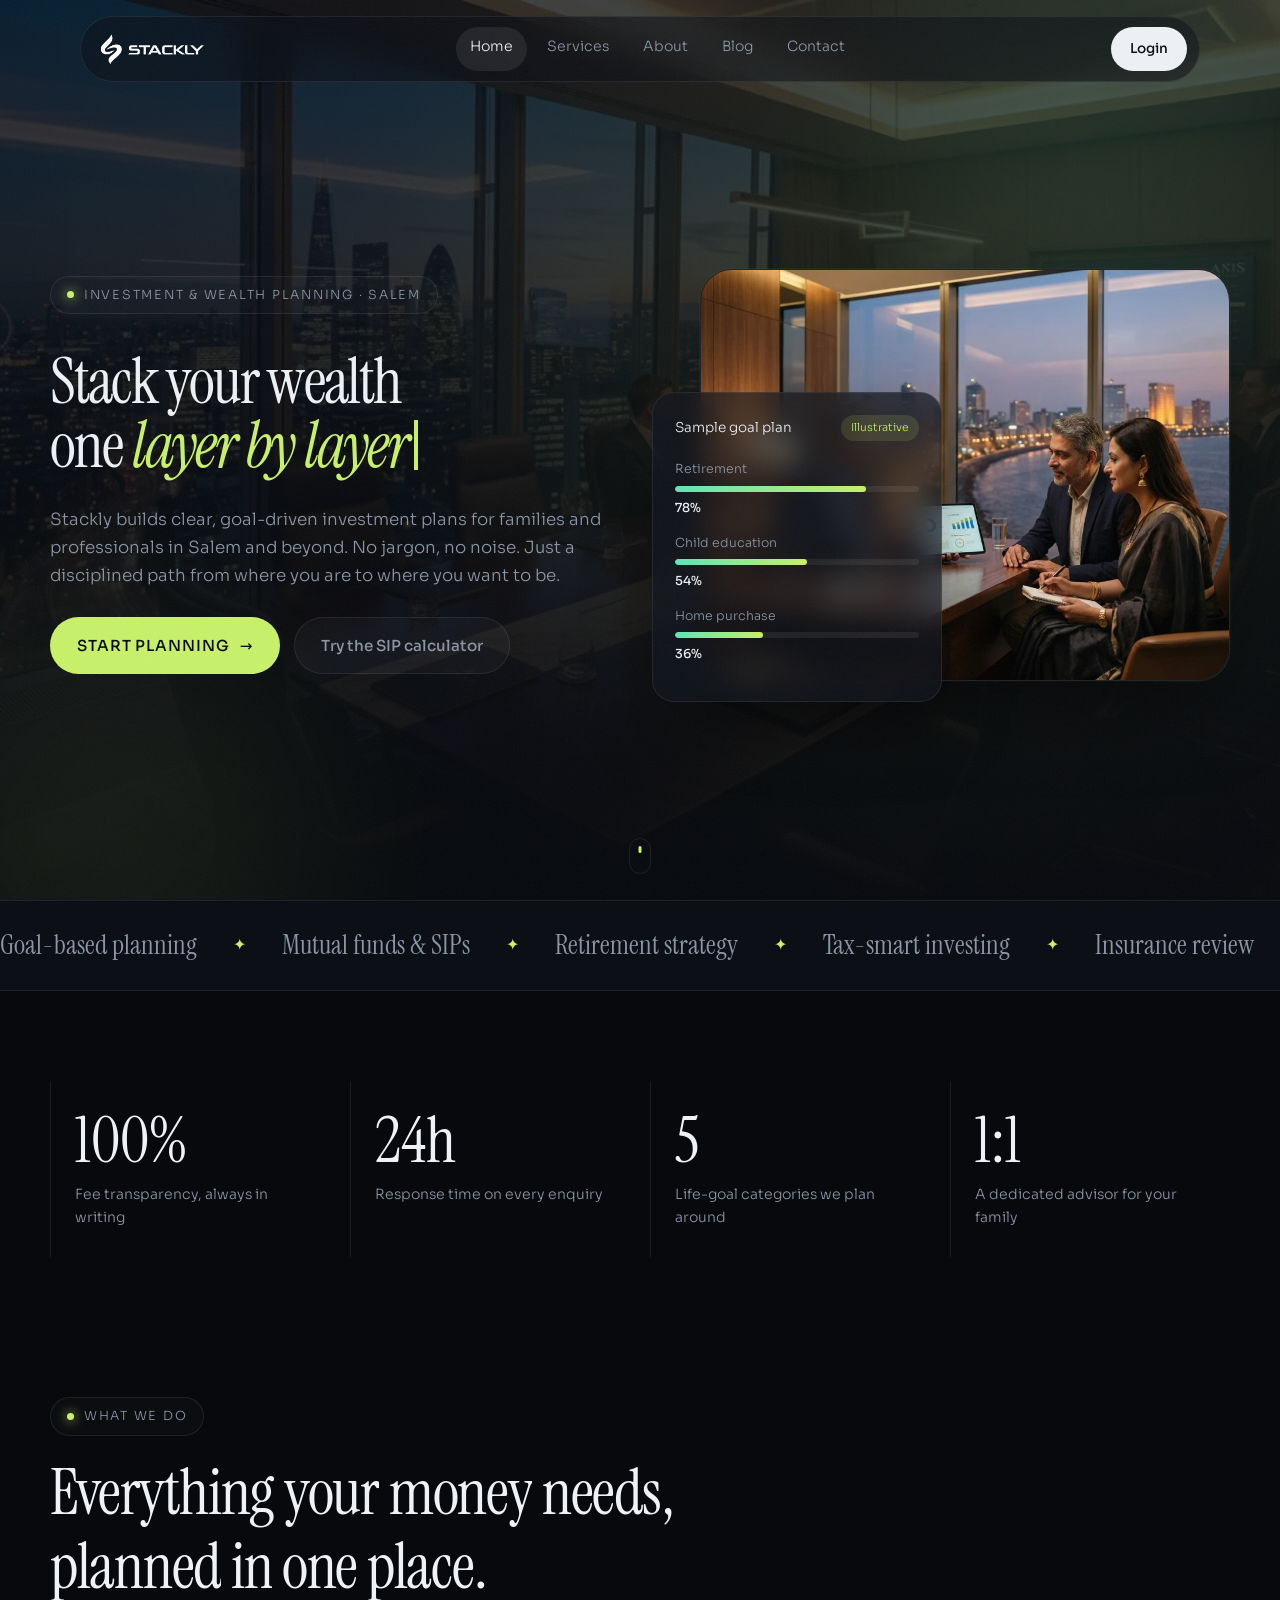
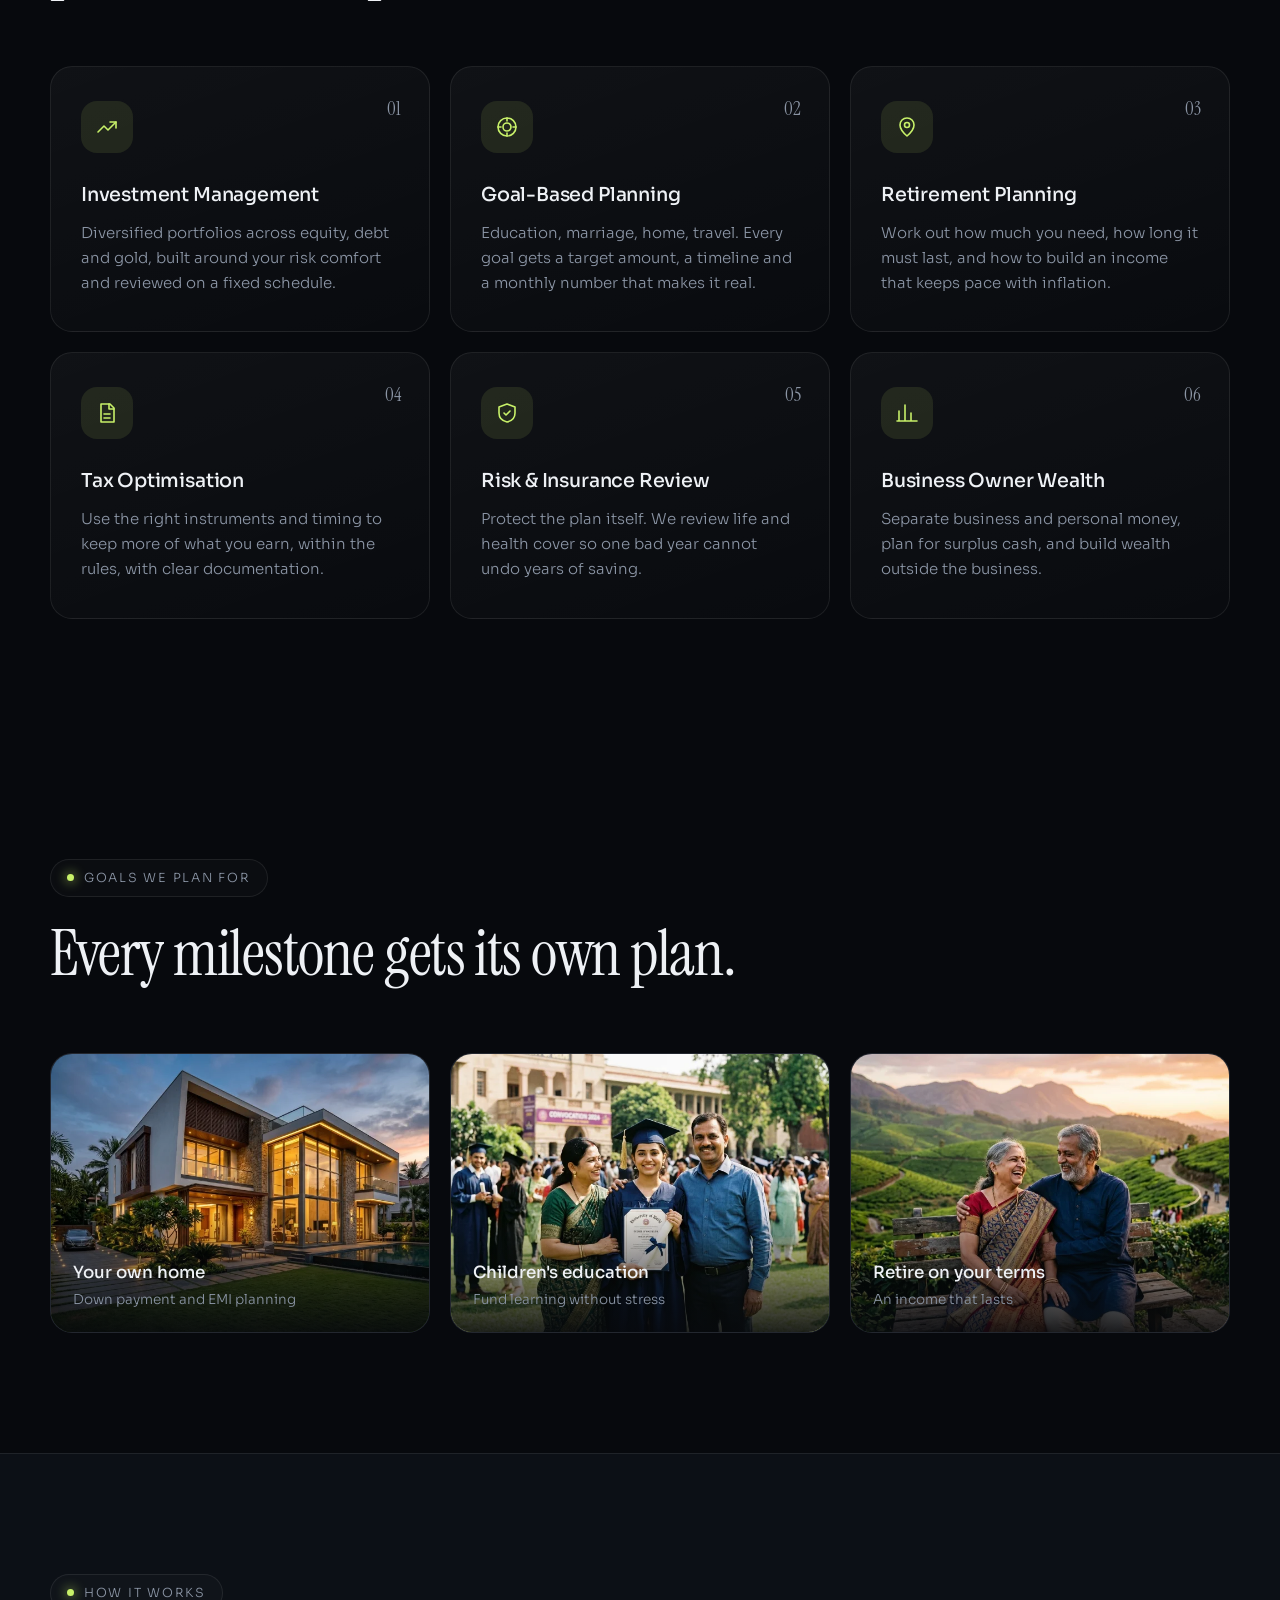
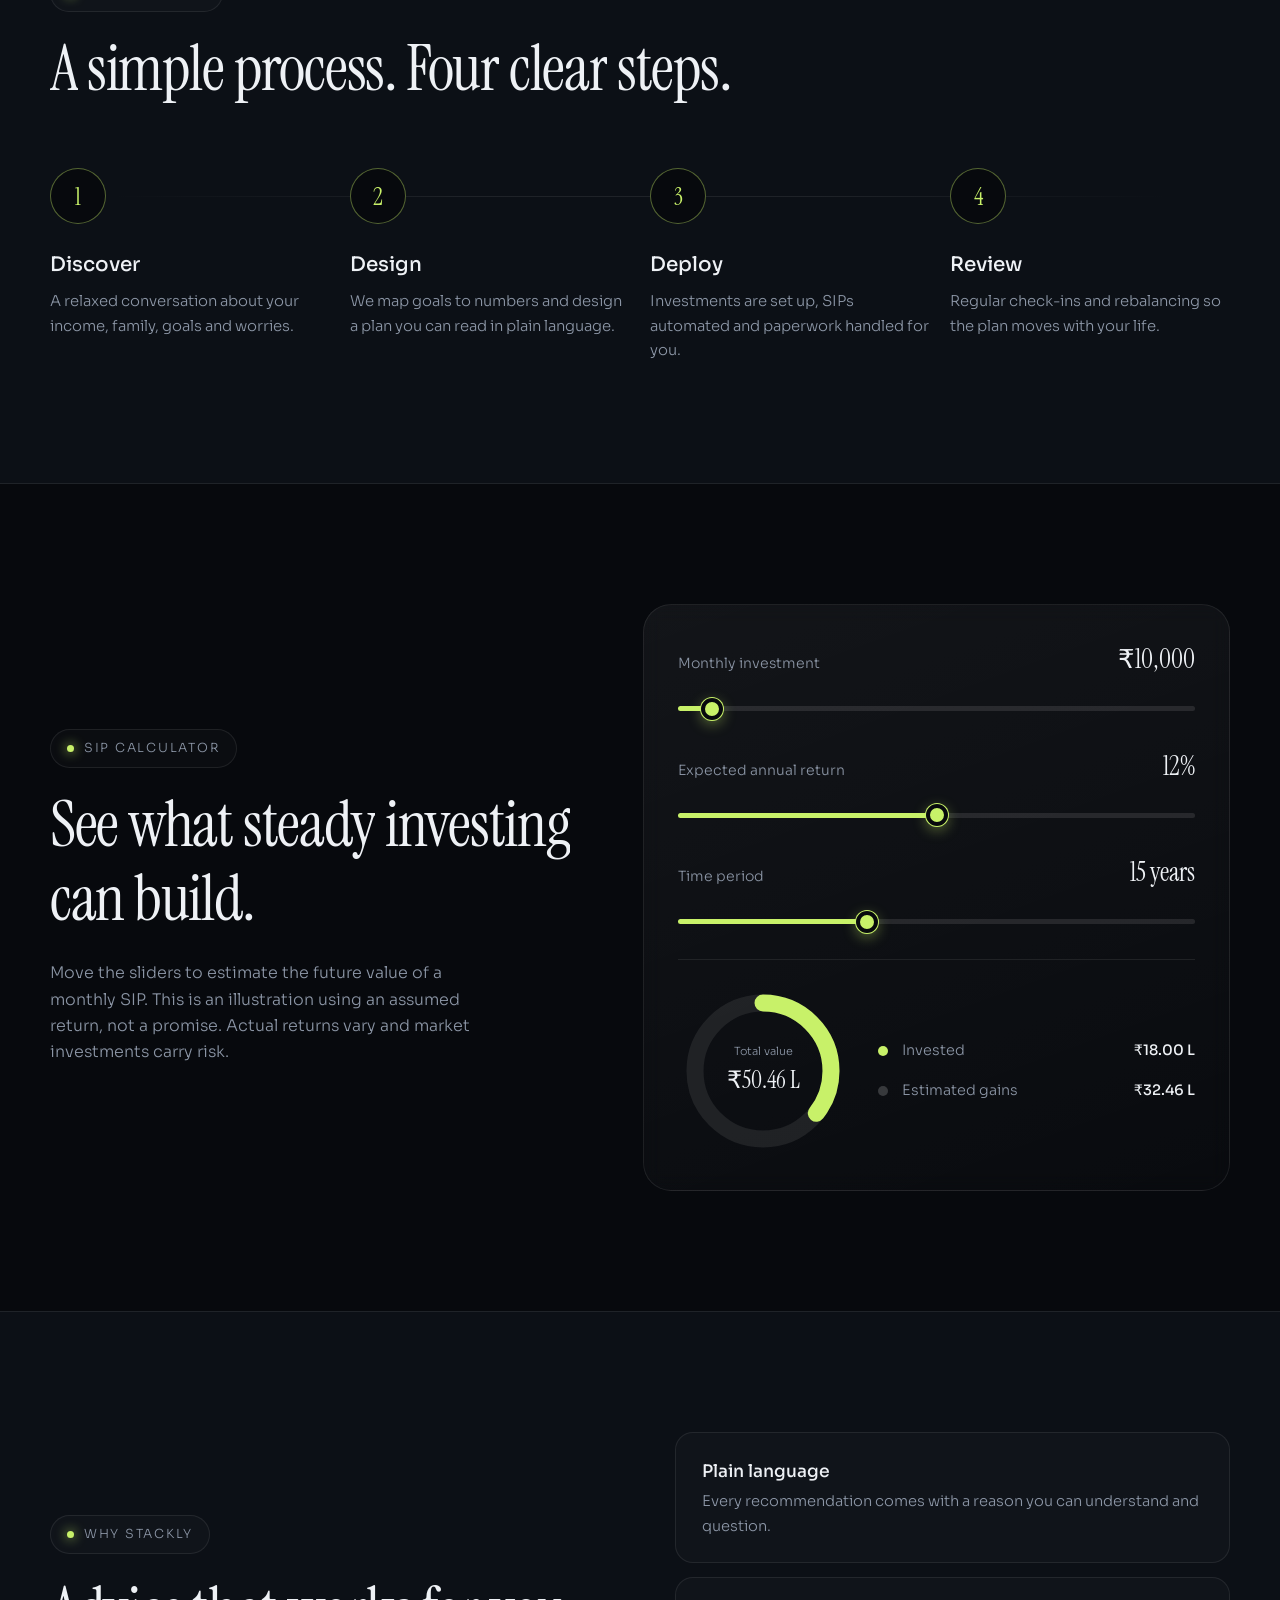
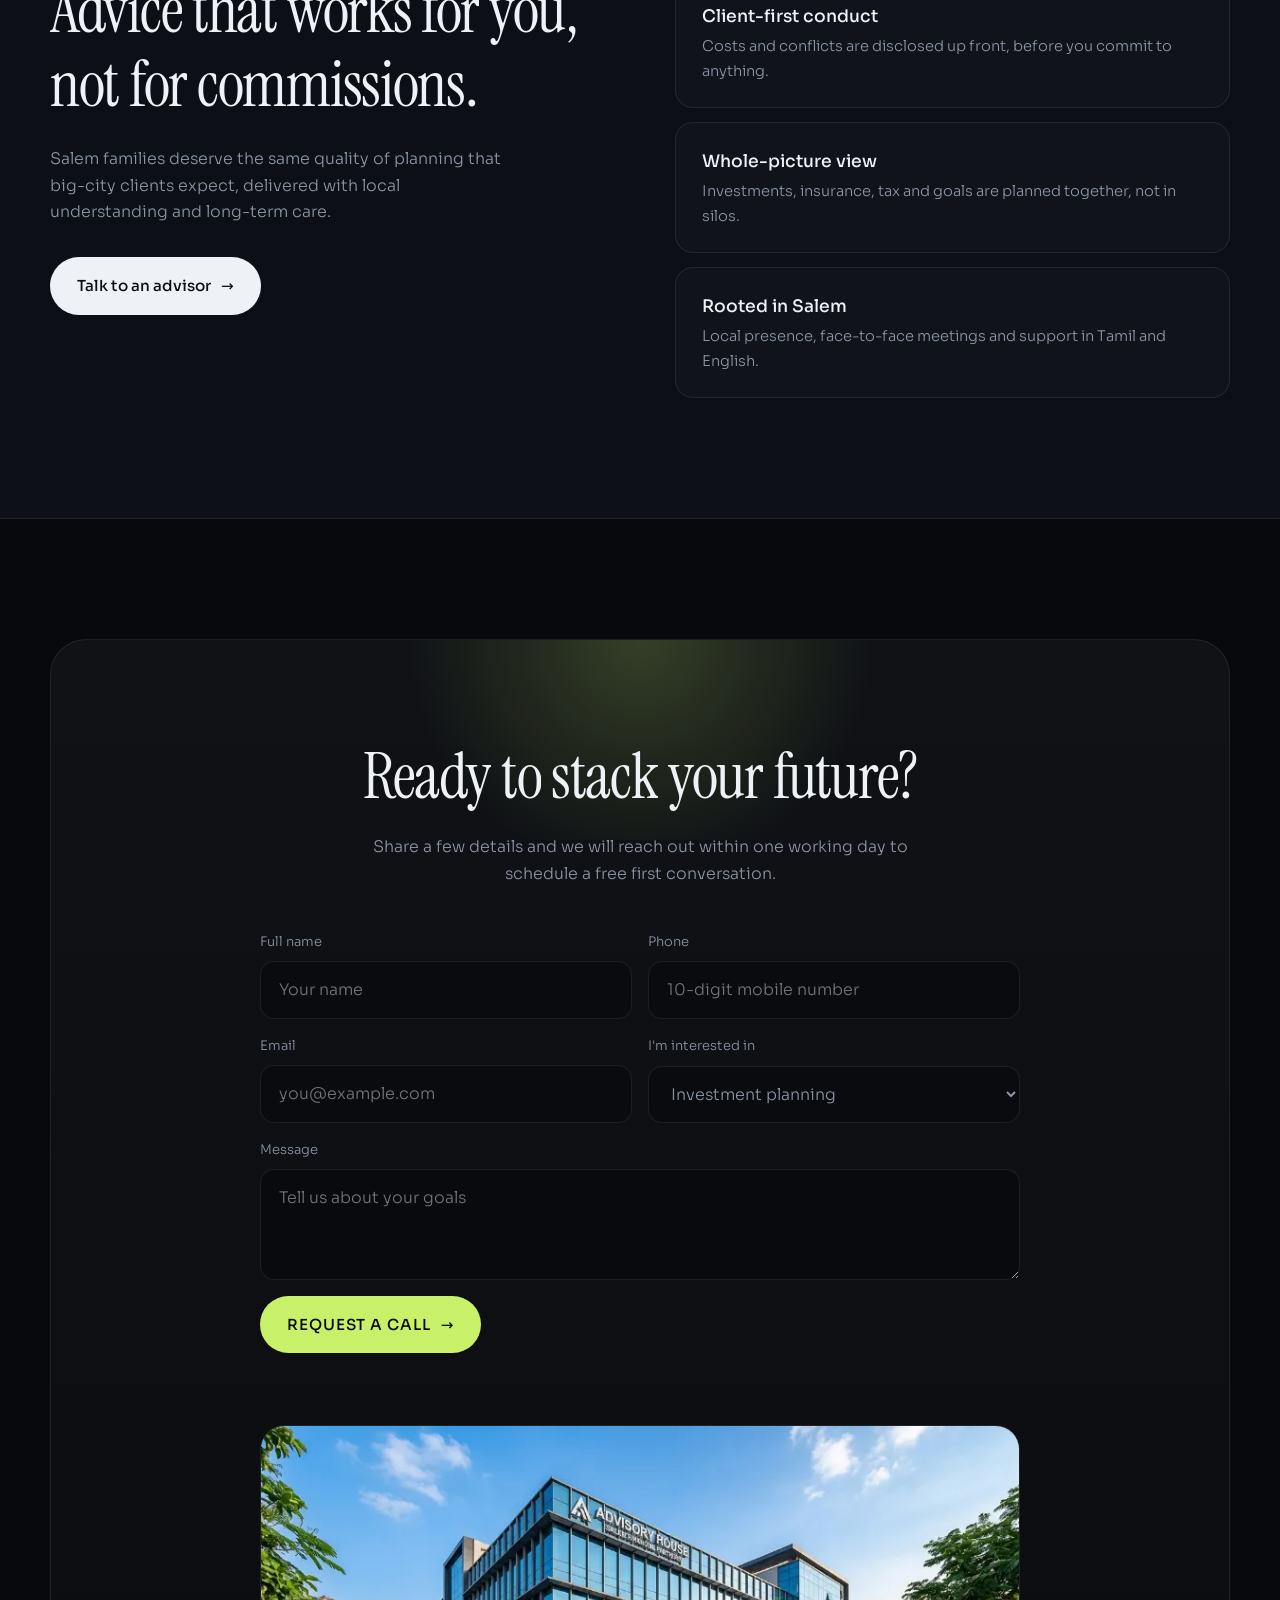
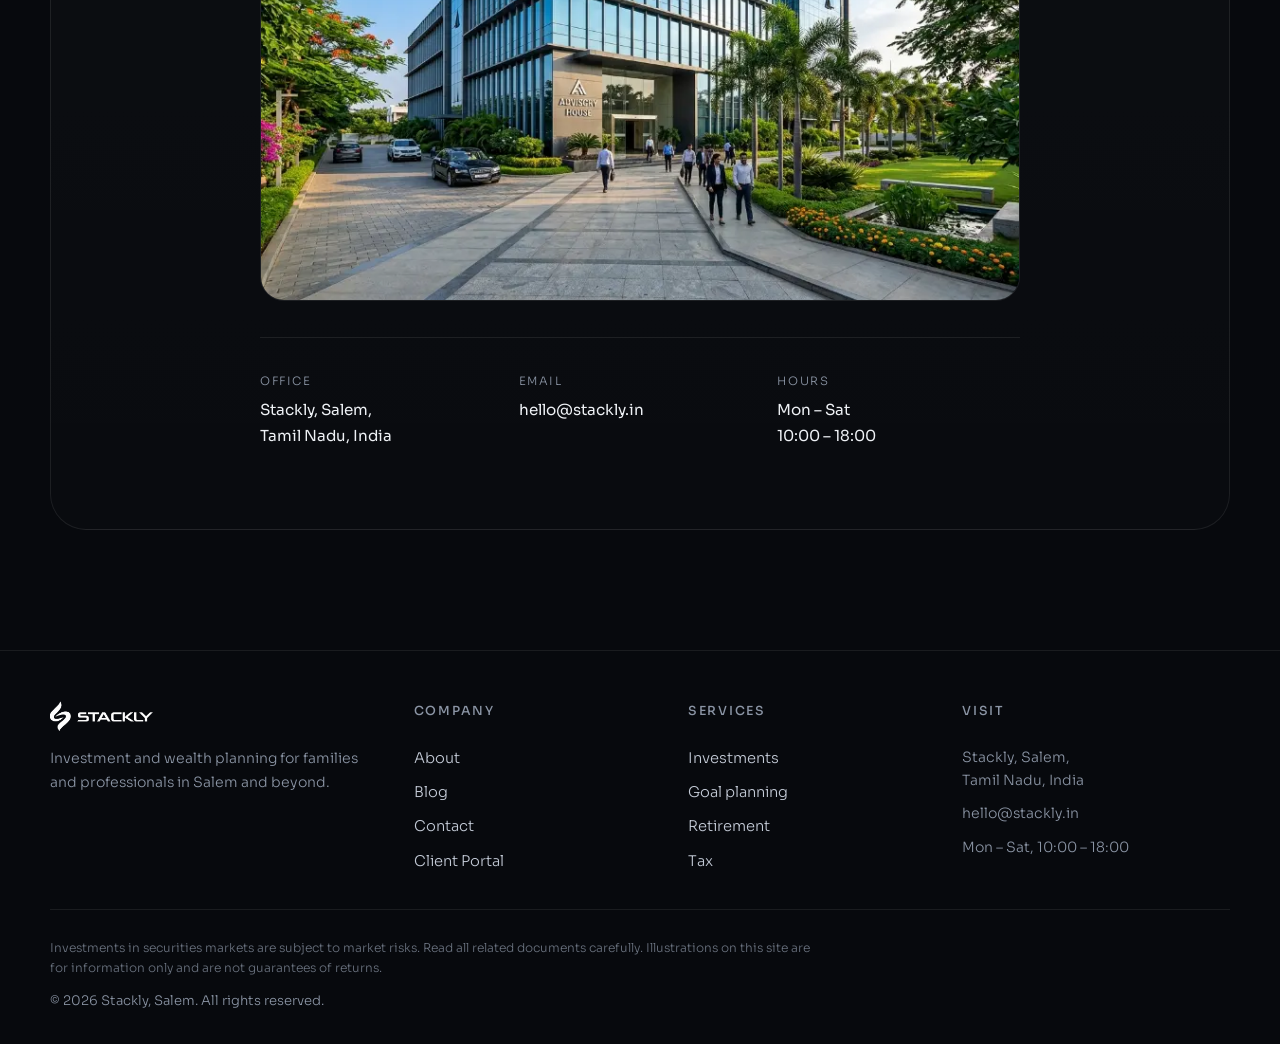
==== index.html @ 5af6abc9 "Add files via upload" ====
<!DOCTYPE html>
<html lang="en">
<head>
<meta charset="UTF-8" />
<meta name="viewport" content="width=device-width, initial-scale=1.0, viewport-fit=cover" />
<title>Stackly | Investment & Wealth Planning, Salem</title>
<meta name="description" content="Stackly is a Salem-based investment and wealth planning firm. Goal-based planning, portfolio management, retirement and tax strategy." />
<link rel="preconnect" href="https://fonts.googleapis.com" />
<link rel="preconnect" href="https://fonts.gstatic.com" crossorigin />
<link href="https://fonts.googleapis.com/css2?family=Instrument+Serif:ital@0;1&family=Sora:wght@300;400;500;600;700&display=swap" rel="stylesheet" />
<link rel="stylesheet" href="styles.css" />
</head>
<body>

<div class="glow" aria-hidden="true"></div>
<div class="grain" aria-hidden="true"></div>

<!-- NAV -->
<header class="nav" id="nav">
  <a href="index.html" class="logo" aria-label="Stackly home">
    <img src="assets/stackly-logo.webp" alt="Stackly" class="logo-img" />
  </a>
  <nav class="nav-links" id="navLinks">
    <a href="index.html" class="active" aria-current="page">Home</a>
    <a href="services.html">Services</a>
    <a href="about.html">About</a>
    <a href="blog.html">Blog</a>
    <a href="contact.html">Contact</a>
  </nav>
  <a href="login.html" class="btn btn-sm btn-light nav-cta">Login</a>
  <button class="burger" id="burger" aria-label="Menu"><span></span><span></span></button>
</header>

<main>
<!-- HERO -->
<section class="hero" id="home">
  <div class="orb orb-a"></div>
  <div class="orb orb-b"></div>

  <div class="container hero-inner">
   <div class="hero-copy">
    <p class="eyebrow reveal"><span class="dot"></span> Investment &amp; Wealth Planning · Salem</p>

    <h1 class="hero-title" aria-label="Stack your wealth, one smart layer at a time">
      <span class="line" data-split="chars">Stack your wealth</span>
      <span class="line"><span data-split="chars">one&nbsp;</span><em class="rotator" id="rotator" aria-live="polite"></em><span class="caret"></span></span>
    </h1>

    <p class="hero-sub reveal" data-delay="500">
      Stackly builds clear, goal-driven investment plans for families and professionals in Salem and beyond. No jargon, no noise. Just a disciplined path from where you are to where you want to be.
    </p>

    <div class="hero-actions reveal" data-delay="650">
      <a href="contact.html" class="btn btn-primary">Start planning <span class="arrow">→</span></a>
      <a href="#calculator" class="btn btn-ghost">Try the SIP calculator</a>
    </div>
   </div>

   <div class="hero-media reveal" data-delay="300">
    <img src="assets/hero-visual.webp" width="640" height="700" alt="Illustration of investment blocks stacking upward with a rising trend line" fetchpriority="high" decoding="async" />
    <div class="hero-card reveal" data-delay="800">
      <div class="hc-head">
        <span>Sample goal plan</span>
        <span class="pill">Illustrative</span>
      </div>
      <div class="bars">
        <div class="bar"><label>Retirement</label><div class="track"><i style="--w:78%"></i></div><b>78%</b></div>
        <div class="bar"><label>Child education</label><div class="track"><i style="--w:54%"></i></div><b>54%</b></div>
        <div class="bar"><label>Home purchase</label><div class="track"><i style="--w:36%"></i></div><b>36%</b></div>
      </div>
    </div>
   </div>
  </div>

  <div class="scroll-hint" aria-hidden="true"><span></span></div>
</section>

<!-- MARQUEE -->
<section class="marquee" aria-hidden="true">
  <div class="marquee-track">
    <span>Goal-based planning</span><span>✦</span>
    <span>Mutual funds &amp; SIPs</span><span>✦</span>
    <span>Retirement strategy</span><span>✦</span>
    <span>Tax-smart investing</span><span>✦</span>
    <span>Insurance review</span><span>✦</span>
    <span>Portfolio rebalancing</span><span>✦</span>
    <span>Goal-based planning</span><span>✦</span>
    <span>Mutual funds &amp; SIPs</span><span>✦</span>
    <span>Retirement strategy</span><span>✦</span>
    <span>Tax-smart investing</span><span>✦</span>
    <span>Insurance review</span><span>✦</span>
    <span>Portfolio rebalancing</span><span>✦</span>
  </div>
</section>

<!-- COMMITMENTS -->
<section class="stats">
  <div class="container stats-grid">
    <div class="stat reveal"><b><span class="count" data-to="100">0</span>%</b><p>Fee transparency, always in writing</p></div>
    <div class="stat reveal" data-delay="100"><b><span class="count" data-to="24">0</span>h</b><p>Response time on every enquiry</p></div>
    <div class="stat reveal" data-delay="200"><b><span class="count" data-to="5">0</span></b><p>Life-goal categories we plan around</p></div>
    <div class="stat reveal" data-delay="300"><b><span class="count" data-to="1">0</span>:1</b><p>A dedicated advisor for your family</p></div>
  </div>
</section>

<!-- SERVICES -->
<section class="section" id="services">
  <div class="container">
    <div class="section-head">
      <p class="eyebrow reveal"><span class="dot"></span> What we do</p>
      <h2 class="h2" data-split="words">Everything your money needs, planned in one place.</h2>
    </div>

    <div class="cards">
      <article class="card tilt reveal">
        <span class="num">01</span>
        <div class="icon"><svg viewBox="0 0 24 24"><path d="M3 17l6-6 4 4 8-8"/><path d="M15 7h6v6"/></svg></div>
        <h3>Investment Management</h3>
        <p>Diversified portfolios across equity, debt and gold, built around your risk comfort and reviewed on a fixed schedule.</p>
      </article>
      <article class="card tilt reveal" data-delay="100">
        <span class="num">02</span>
        <div class="icon"><svg viewBox="0 0 24 24"><circle cx="12" cy="12" r="9"/><circle cx="12" cy="12" r="4"/><path d="M12 3v3M12 18v3M3 12h3M18 12h3"/></svg></div>
        <h3>Goal-Based Planning</h3>
        <p>Education, marriage, home, travel. Every goal gets a target amount, a timeline and a monthly number that makes it real.</p>
      </article>
      <article class="card tilt reveal" data-delay="200">
        <span class="num">03</span>
        <div class="icon"><svg viewBox="0 0 24 24"><path d="M12 3c4 0 7 3 7 7 0 5-7 11-7 11S5 15 5 10c0-4 3-7 7-7z"/><circle cx="12" cy="10" r="2.5"/></svg></div>
        <h3>Retirement Planning</h3>
        <p>Work out how much you need, how long it must last, and how to build an income that keeps pace with inflation.</p>
      </article>
      <article class="card tilt reveal">
        <span class="num">04</span>
        <div class="icon"><svg viewBox="0 0 24 24"><path d="M6 3h9l4 4v14H6z"/><path d="M14 3v5h5M9 13h6M9 17h6"/></svg></div>
        <h3>Tax Optimisation</h3>
        <p>Use the right instruments and timing to keep more of what you earn, within the rules, with clear documentation.</p>
      </article>
      <article class="card tilt reveal" data-delay="100">
        <span class="num">05</span>
        <div class="icon"><svg viewBox="0 0 24 24"><path d="M12 3l8 3v6c0 5-3.5 8-8 9-4.5-1-8-4-8-9V6z"/><path d="M9 12l2 2 4-4"/></svg></div>
        <h3>Risk &amp; Insurance Review</h3>
        <p>Protect the plan itself. We review life and health cover so one bad year cannot undo years of saving.</p>
      </article>
      <article class="card tilt reveal" data-delay="200">
        <span class="num">06</span>
        <div class="icon"><svg viewBox="0 0 24 24"><path d="M4 20V10M10 20V4M16 20v-8M22 20H2"/></svg></div>
        <h3>Business Owner Wealth</h3>
        <p>Separate business and personal money, plan for surplus cash, and build wealth outside the business.</p>
      </article>
    </div>
  </div>
</section>

<!-- GOALS GALLERY -->
<section class="section gallery-section" id="goals">
  <div class="container">
    <div class="section-head">
      <p class="eyebrow reveal"><span class="dot"></span> Goals we plan for</p>
      <h2 class="h2" data-split="words">Every milestone gets its own plan.</h2>
    </div>
    <div class="gallery">
      <figure class="shot reveal">
        <img src="assets/goal-home.webp" width="600" height="440" alt="A home with warm lit windows at dusk" loading="lazy" decoding="async" />
        <figcaption><b>Your own home</b><span>Down payment and EMI planning</span></figcaption>
      </figure>
      <figure class="shot reveal" data-delay="120">
        <img src="assets/goal-education.webp" width="600" height="440" alt="A graduation cap on a stack of books" loading="lazy" decoding="async" />
        <figcaption><b>Children's education</b><span>Fund learning without stress</span></figcaption>
      </figure>
      <figure class="shot reveal" data-delay="240">
        <img src="assets/goal-retirement.webp" width="600" height="440" alt="A calm sunset over hills with a bench under a tree" loading="lazy" decoding="async" />
        <figcaption><b>Retire on your terms</b><span>An income that lasts</span></figcaption>
      </figure>
    </div>
  </div>
</section>

<!-- PROCESS -->
<section class="section section-dark" id="process">
  <div class="container">
    <div class="section-head">
      <p class="eyebrow reveal"><span class="dot"></span> How it works</p>
      <h2 class="h2" data-split="words">A simple process. Four clear steps.</h2>
    </div>

    <div class="steps">
      <div class="step reveal">
        <div class="step-n">1</div>
        <h3>Discover</h3>
        <p>A relaxed conversation about your income, family, goals and worries.</p>
      </div>
      <div class="step reveal" data-delay="120">
        <div class="step-n">2</div>
        <h3>Design</h3>
        <p>We map goals to numbers and design a plan you can read in plain language.</p>
      </div>
      <div class="step reveal" data-delay="240">
        <div class="step-n">3</div>
        <h3>Deploy</h3>
        <p>Investments are set up, SIPs automated and paperwork handled for you.</p>
      </div>
      <div class="step reveal" data-delay="360">
        <div class="step-n">4</div>
        <h3>Review</h3>
        <p>Regular check-ins and rebalancing so the plan moves with your life.</p>
      </div>
    </div>
  </div>
</section>

<!-- CALCULATOR -->
<section class="section" id="calculator">
  <div class="container calc">
    <div class="calc-copy">
      <p class="eyebrow reveal"><span class="dot"></span> SIP calculator</p>
      <h2 class="h2" data-split="words">See what steady investing can build.</h2>
      <p class="muted reveal">Move the sliders to estimate the future value of a monthly SIP. This is an illustration using an assumed return, not a promise. Actual returns vary and market investments carry risk.</p>
    </div>

    <div class="calc-box reveal" data-delay="150">
      <div class="field">
        <div class="field-top"><label for="amt">Monthly investment</label><output id="amtOut">₹10,000</output></div>
        <input type="range" id="amt" min="1000" max="200000" step="500" value="10000" />
      </div>
      <div class="field">
        <div class="field-top"><label for="rate">Expected annual return</label><output id="rateOut">12%</output></div>
        <input type="range" id="rate" min="4" max="20" step="0.5" value="12" />
      </div>
      <div class="field">
        <div class="field-top"><label for="yrs">Time period</label><output id="yrsOut">15 years</output></div>
        <input type="range" id="yrs" min="1" max="40" step="1" value="15" />
      </div>

      <div class="result">
        <div class="donut" aria-hidden="true">
          <svg viewBox="0 0 120 120">
            <circle cx="60" cy="60" r="48" class="d-bg"/>
            <circle cx="60" cy="60" r="48" class="d-fg" id="donut" pathLength="100"/>
          </svg>
          <div class="donut-c"><small>Total value</small><b id="total">₹0</b></div>
        </div>
        <ul class="legend">
          <li><i class="k1"></i><span>Invested</span><b id="invested">₹0</b></li>
          <li><i class="k2"></i><span>Estimated gains</span><b id="gains">₹0</b></li>
        </ul>
      </div>
    </div>
  </div>
</section>

<!-- WHY -->
<section class="section section-dark" id="why">
  <div class="container why">
    <div>
      <p class="eyebrow reveal"><span class="dot"></span> Why Stackly</p>
      <h2 class="h2" data-split="words">Advice that works for you, not for commissions.</h2>
      <p class="muted reveal">Salem families deserve the same quality of planning that big-city clients expect, delivered with local understanding and long-term care.</p>
      <a href="contact.html" class="btn btn-light reveal">Talk to an advisor <span class="arrow">→</span></a>
    </div>
    <ul class="why-list">
      <li class="reveal"><b>Plain language</b><span>Every recommendation comes with a reason you can understand and question.</span></li>
      <li class="reveal" data-delay="100"><b>Client-first conduct</b><span>Costs and conflicts are disclosed up front, before you commit to anything.</span></li>
      <li class="reveal" data-delay="200"><b>Whole-picture view</b><span>Investments, insurance, tax and goals are planned together, not in silos.</span></li>
      <li class="reveal" data-delay="300"><b>Rooted in Salem</b><span>Local presence, face-to-face meetings and support in Tamil and English.</span></li>
    </ul>
  </div>
</section>

<!-- CTA / CONTACT -->
<section class="section" id="contact">
  <div class="container">
    <div class="cta">
      <div class="cta-glow"></div>
      <h2 class="h2 center" data-split="words">Ready to stack your future?</h2>
      <p class="muted center reveal">Share a few details and we will reach out within one working day to schedule a free first conversation.</p>

      <form class="form reveal" id="form" novalidate>
        <div class="row">
          <label>Full name<input type="text" name="name" required placeholder="Your name" /></label>
          <label>Phone<input type="tel" name="phone" required placeholder="10-digit mobile number" /></label>
        </div>
        <div class="row">
          <label>Email<input type="email" name="email" placeholder="you@example.com" /></label>
          <label>I'm interested in
            <select name="topic">
              <option>Investment planning</option>
              <option>Retirement planning</option>
              <option>Goal-based SIPs</option>
              <option>Tax planning</option>
              <option>Insurance review</option>
            </select>
          </label>
        </div>
        <label>Message<textarea name="msg" rows="3" placeholder="Tell us about your goals"></textarea></label>
        <button class="btn btn-primary" type="submit">Request a call <span class="arrow">→</span></button>
        <p class="form-note" id="formNote" role="status"></p>
      </form>

      <figure class="map reveal">
        <img src="assets/salem-map.webp" width="760" height="320" alt="Map showing the Stackly office in Salem, Tamil Nadu" loading="lazy" decoding="async" />
      </figure>

      <div class="contact-cards">
        <div><small>Office</small><b>Stackly, Salem,<br />Tamil Nadu, India</b></div>
        <div><small>Email</small><b>hello@stackly.in</b></div>
        <div><small>Hours</small><b>Mon – Sat<br />10:00 – 18:00</b></div>
      </div>
    </div>
  </div>
</section>
</main>

<footer class="footer">
  <div class="container">
    <div class="foot-grid">
      <div class="foot-brand">
        <a href="index.html" class="logo" aria-label="Stackly home"><img src="assets/stackly-logo.webp" alt="Stackly" class="logo-img" /></a>
        <p>Investment and wealth planning for families and professionals in Salem and beyond.</p>
      </div>
      <div><h4>Company</h4><a href="about.html">About</a><a href="blog.html">Blog</a><a href="contact.html">Contact</a><a href="login.html">Client Portal</a></div>
      <div><h4>Services</h4><a href="services.html#investment">Investments</a><a href="services.html#goals">Goal planning</a><a href="services.html#retirement">Retirement</a><a href="services.html#tax">Tax</a></div>
      <div><h4>Visit</h4><p>Stackly, Salem,<br />Tamil Nadu, India</p><p>hello@stackly.in</p><p>Mon – Sat, 10:00 – 18:00</p></div>
    </div>
    <p class="disc">Investments in securities markets are subject to market risks. Read all related documents carefully. Illustrations on this site are for information only and are not guarantees of returns.</p>
    <p class="copy">© <span id="yr">2026</span> Stackly, Salem. All rights reserved.</p>
  </div>
</footer>

<script src="script.js"></script>
</body>
</html>
---- styles.css ----
@import url('portal.css');

:root{
  --bg:#07090d;
  --bg2:#0c1016;
  --surface:#10151d;
  --line:rgba(255,255,255,.08);
  --text:#eef1f5;
  --muted:#8b95a5;
  --accent:#c8f169;      /* lime */
  --accent2:#5ee6b8;     /* mint */
  --gold:#e8c987;
  --radius:22px;
  --ease:cubic-bezier(.2,.7,.1,1);
  --serif:'Instrument Serif',Georgia,serif;
  --sans:'Sora',system-ui,sans-serif;
}
*{box-sizing:border-box;margin:0;padding:0}
html{scroll-behavior:smooth;-webkit-text-size-adjust:100%}
body{background:var(--bg);color:var(--text);font-family:var(--sans);font-weight:300;line-height:1.65;overflow-x:hidden}
a{color:inherit;text-decoration:none}
ul{list-style:none}
img,svg{display:block;max-width:100%}
button,input,select,textarea{font:inherit;color:inherit}
.container{width:min(1180px,100% - 48px);margin-inline:auto}

/* ambient */
.glow{position:fixed;width:520px;height:520px;border-radius:50%;pointer-events:none;z-index:0;
  background:radial-gradient(circle,rgba(200,241,105,.10),transparent 65%);
  transform:translate(-50%,-50%);left:50%;top:30%;transition:opacity .4s}
.grain{position:fixed;inset:0;pointer-events:none;z-index:100;opacity:.05;
  background-image:url("data:image/svg+xml;utf8,<svg xmlns='http://www.w3.org/2000/svg' width='160' height='160'><filter id='n'><feTurbulence type='fractalNoise' baseFrequency='.9' numOctaves='2'/></filter><rect width='100%' height='100%' filter='url(%23n)'/></svg>")}
main,.footer{position:relative;z-index:1}

/* nav */
.nav{position:fixed;top:16px;left:50%;transform:translateX(-50%);z-index:50;
  width:min(1120px,100% - 32px);display:flex;align-items:center;justify-content:space-between;gap:20px;
  padding:10px 12px 10px 20px;border-radius:999px;border:1px solid var(--line);
  background:rgba(12,16,22,.55);backdrop-filter:blur(16px);-webkit-backdrop-filter:blur(16px);
  transition:background .3s,box-shadow .3s}
.nav.scrolled{background:rgba(10,13,18,.85);box-shadow:0 10px 40px rgba(0,0,0,.4)}
.logo{display:flex;align-items:center;gap:10px;text-decoration:none}
.logo-img{height:30px;width:auto;max-width:135px;object-fit:contain;display:block}
.logo-mark{display:grid;gap:3px;width:22px}
.logo-mark i{display:block;height:5px;border-radius:3px;background:var(--accent)}
.logo-mark i:nth-child(2){width:80%;opacity:.7}
.logo-mark i:nth-child(3){width:55%;opacity:.4}
.logo-text{font-weight:600;font-size:1.15rem;letter-spacing:-.02em}
.nav-links{display:flex;gap:6px}
.nav-links a{padding:8px 14px;border-radius:999px;font-size:.88rem;color:var(--muted);transition:.25s}
.nav-links a:hover{color:var(--text);background:rgba(255,255,255,.06)}
.burger{display:none;width:42px;height:42px;border-radius:50%;border:1px solid var(--line);background:transparent;cursor:pointer;position:relative}
.burger span{position:absolute;left:12px;right:12px;height:1.5px;background:var(--text);transition:.3s}
.burger span:first-child{top:16px}.burger span:last-child{top:24px}
.burger.open span:first-child{transform:translateY(4px) rotate(45deg)}
.burger.open span:last-child{transform:translateY(-4px) rotate(-45deg)}

/* buttons */
.btn{display:inline-flex;align-items:center;gap:10px;padding:15px 26px;border-radius:999px;font-weight:500;font-size:.95rem;border:1px solid transparent;cursor:pointer;transition:transform .3s var(--ease),box-shadow .3s,background .3s}
.btn-sm{padding:10px 18px;font-size:.85rem}
.btn-primary{background:var(--accent);color:#0a0d08;box-shadow:0 0 0 0 rgba(200,241,105,.4)}
.btn-primary:hover{transform:translateY(-2px);box-shadow:0 12px 34px -8px rgba(200,241,105,.55)}
.btn-light{background:var(--text);color:#0a0d12}
.btn-light:hover{transform:translateY(-2px)}
.btn-ghost{border-color:var(--line);background:rgba(255,255,255,.03)}
.btn-ghost:hover{background:rgba(255,255,255,.08);transform:translateY(-2px)}
.btn .arrow{transition:transform .3s var(--ease)}
.btn:hover .arrow{transform:translateX(5px)}

/* type */
.eyebrow{display:inline-flex;align-items:center;gap:10px;font-size:.78rem;letter-spacing:.14em;text-transform:uppercase;color:var(--muted);padding:8px 16px;border:1px solid var(--line);border-radius:999px;background:rgba(255,255,255,.02)}
.dot{width:7px;height:7px;border-radius:50%;background:var(--accent);box-shadow:0 0 12px var(--accent);animation:pulse 2s infinite}
@keyframes pulse{50%{opacity:.35}}
.h2{font-family:var(--serif);font-weight:400;font-size:clamp(2.3rem,5vw,4rem);line-height:1.08;letter-spacing:-.02em;margin-top:22px}
.muted{color:var(--muted)}
.center{text-align:center}

/* text animation primitives */
.ch,.wd{display:inline-block;will-change:transform}
.wd-wrap{display:inline-block;overflow:hidden;vertical-align:top;padding-bottom:.08em}
.wd{transform:translateY(110%);opacity:0;transition:transform .9s var(--ease),opacity .9s var(--ease)}
.ch{transform:translateY(60%) rotate(4deg);opacity:0;filter:blur(8px);transition:transform .8s var(--ease),opacity .8s var(--ease),filter .8s var(--ease)}
.in .wd,.in .ch{transform:none;opacity:1;filter:none}
.reveal{opacity:0;transform:translateY(28px);transition:opacity .9s var(--ease),transform .9s var(--ease)}
.reveal.in{opacity:1;transform:none}

/* hero */
.hero{position:relative;min-height:100vh;display:flex;align-items:center;padding:140px 0 90px;overflow:hidden;
  background:radial-gradient(circle at 75% 30%,rgba(200,241,105,.08),transparent 55%),linear-gradient(180deg,rgba(7,9,13,.65) 0%,rgba(7,9,13,.95) 100%),url('assets/bg-hero-home.webp') center/cover no-repeat}

/* page hero sections */
.page-hero{
  position:relative;
  min-height:55vh;
  display:flex;
  align-items:center;
  padding:clamp(130px,15vw,160px) 0 clamp(44px,6vw,70px);
  overflow:hidden;
  border-bottom:1px solid var(--line);
  background-size:cover;
  background-position:center center;
  background-repeat:no-repeat;
}
.page-hero::before{
  content:"";
  position:absolute;
  inset:0;
  background:linear-gradient(180deg, rgba(7,9,13,.70) 0%, rgba(7,9,13,.52) 50%, rgba(7,9,13,.78) 100%);
  pointer-events:none;
  z-index:0;
}
.page-hero .container{position:relative;z-index:1;width:100%}
.page-hero.hero-about,.hero-about{background-image:url('assets/bg-hero-about.webp')}
.page-hero.hero-services,.hero-services{background-image:url('assets/bg-hero-services.webp')}
.page-hero.hero-blog,.hero-blog{background-image:url('assets/bg-hero-blog.webp')}
.page-hero.hero-contact,.hero-contact{background-image:url('assets/bg-hero-contact.webp')}
.page-hero.hero-blogpost,.hero-blogpost{background-image:url('assets/bg-hero-blogpost.webp')}

/* Seamless connection between hero layer and next section without empty black gap */
.page-hero + .section,
.page-hero + main .section:first-child,
.section-tight-top {
  padding-top: clamp(28px, 4vw, 52px) !important;
}

.orb{position:absolute;border-radius:50%;filter:blur(90px);opacity:.5;pointer-events:none}
.orb-a{width:480px;height:480px;background:rgba(94,230,184,.18);top:-120px;right:-80px;animation:float 12s ease-in-out infinite}
.orb-b{width:420px;height:420px;background:rgba(200,241,105,.12);bottom:-140px;left:-100px;animation:float 14s ease-in-out infinite reverse}
@keyframes float{50%{transform:translate(30px,40px)}}
.grid-lines{display:none!important}
.hero-inner{position:relative;display:flex;flex-direction:column;align-items:flex-start;gap:28px}
.hero-title{font-family:var(--serif);font-weight:400;font-size:clamp(3rem,8.4vw,7.2rem);line-height:1.02;letter-spacing:-.03em;margin-top:8px}
.hero-title .line{display:block}
.rotator{font-style:italic;color:var(--accent);white-space:nowrap}
.caret{display:inline-block;width:.06em;height:.8em;background:var(--accent);margin-left:6px;vertical-align:-.05em;animation:blink 1s steps(1) infinite}
@keyframes blink{50%{opacity:0}}
.hero-sub{max-width:560px;color:var(--muted);font-size:1.05rem}
.hero-actions{display:flex;flex-wrap:wrap;gap:14px}
.hero-card{position:absolute;right:0;bottom:-10px;width:330px;padding:22px;border-radius:var(--radius);border:1px solid var(--line);background:rgba(16,21,29,.7);backdrop-filter:blur(14px);box-shadow:0 30px 80px -20px rgba(0,0,0,.6)}
.hc-head{display:flex;justify-content:space-between;align-items:center;font-size:.85rem;margin-bottom:18px}
.pill{font-size:.68rem;padding:4px 10px;border-radius:999px;background:rgba(200,241,105,.12);color:var(--accent)}
.bar{display:grid;grid-template-columns:1fr auto;gap:6px 10px;margin-bottom:14px;font-size:.78rem;color:var(--muted)}
.bar .track{grid-column:1/-1;height:6px;border-radius:6px;background:rgba(255,255,255,.07);overflow:hidden}
.bar .track i{display:block;height:100%;width:0;border-radius:6px;background:linear-gradient(90deg,var(--accent2),var(--accent));transition:width 1.6s var(--ease) .6s}
.hero-card.in .track i{width:var(--w)}
.bar b{color:var(--text);font-weight:500}
.scroll-hint{position:absolute;bottom:26px;left:50%;width:22px;height:36px;border:1.5px solid var(--line);border-radius:12px;transform:translateX(-50%)}
.scroll-hint span{position:absolute;left:50%;top:7px;width:3px;height:7px;border-radius:2px;background:var(--accent);transform:translateX(-50%);animation:scr 1.8s infinite}
@keyframes scr{0%{opacity:0;transform:translate(-50%,0)}30%{opacity:1}100%{opacity:0;transform:translate(-50%,12px)}}

/* marquee */
.marquee{border-block:1px solid var(--line);background:var(--bg2);overflow:hidden;padding:22px 0}
.marquee-track{display:flex;gap:36px;width:max-content;animation:scroll 38s linear infinite;font-family:var(--serif);font-size:1.7rem;color:var(--muted);white-space:nowrap}
.marquee-track span:nth-child(even){color:var(--accent);font-size:1rem;align-self:center}
@keyframes scroll{to{transform:translateX(-50%)}}

/* stats */
.stats{padding:90px 0 20px}
.stats-grid{display:grid;grid-template-columns:repeat(4,1fr);gap:20px}
.stat{padding:28px 24px;border-left:1px solid var(--line)}
.stat b{display:block;font-family:var(--serif);font-weight:400;font-size:clamp(2.6rem,5vw,4rem);line-height:1;color:var(--text)}
.stat p{margin-top:10px;font-size:.88rem;color:var(--muted)}

/* sections */
.section{padding:120px 0}
.section-dark{background:var(--bg2);border-block:1px solid var(--line)}
.section-head{max-width:760px;margin-bottom:60px}

/* cards */
.cards{display:grid;grid-template-columns:repeat(3,1fr);gap:20px}
.card{position:relative;padding:34px 30px 36px;border-radius:var(--radius);border:1px solid var(--line);background:linear-gradient(160deg,rgba(255,255,255,.04),rgba(255,255,255,.01));overflow:hidden;transition:border-color .4s,transform .5s var(--ease)}
.card::before{content:"";position:absolute;inset:0;background:radial-gradient(400px circle at var(--mx,50%) var(--my,0%),rgba(200,241,105,.10),transparent 45%);opacity:0;transition:opacity .4s}
.card:hover{border-color:rgba(200,241,105,.35)}
.card:hover::before{opacity:1}
.card .num{position:absolute;top:26px;right:28px;font-family:var(--serif);font-size:1.2rem;color:var(--muted)}
.icon{width:52px;height:52px;border-radius:16px;display:grid;place-items:center;background:rgba(200,241,105,.1);margin-bottom:26px}
.icon svg{width:24px;height:24px;fill:none;stroke:var(--accent);stroke-width:1.6;stroke-linecap:round;stroke-linejoin:round}
.card h3{font-weight:500;font-size:1.2rem;margin-bottom:10px;letter-spacing:-.01em}
.card p{color:var(--muted);font-size:.94rem}

/* steps */
.steps{display:grid;grid-template-columns:repeat(4,1fr);gap:20px;position:relative}
.steps::before{content:"";position:absolute;top:28px;left:5%;right:5%;height:1px;background:linear-gradient(90deg,transparent,var(--line),var(--line),transparent)}
.step{position:relative;padding-top:0}
.step-n{width:56px;height:56px;border-radius:50%;display:grid;place-items:center;font-family:var(--serif);font-size:1.5rem;color:var(--accent);background:var(--bg);border:1px solid rgba(200,241,105,.4);margin-bottom:24px;position:relative}
.step h3{font-weight:500;font-size:1.25rem;margin-bottom:8px}
.step p{color:var(--muted);font-size:.93rem}

/* calculator */
.calc{display:grid;grid-template-columns:1fr 1.1fr;gap:60px;align-items:center}
.calc-copy .muted{margin-top:22px;max-width:460px}
.calc-box{padding:34px;border-radius:28px;border:1px solid var(--line);background:linear-gradient(160deg,rgba(255,255,255,.05),rgba(255,255,255,.01));backdrop-filter:blur(10px)}
.field{margin-bottom:26px}
.field-top{display:flex;justify-content:space-between;align-items:baseline;margin-bottom:12px;font-size:.88rem;color:var(--muted)}
.field-top output{font-family:var(--serif);font-size:1.6rem;color:var(--text)}
input[type=range]{-webkit-appearance:none;appearance:none;width:100%;height:5px;border-radius:5px;background:linear-gradient(90deg,var(--accent) var(--p,30%),rgba(255,255,255,.1) var(--p,30%));outline:none;cursor:pointer}
input[type=range]::-webkit-slider-thumb{-webkit-appearance:none;width:22px;height:22px;border-radius:50%;background:var(--accent);border:4px solid var(--bg);box-shadow:0 0 0 1px var(--accent),0 4px 14px rgba(200,241,105,.4)}
input[type=range]::-moz-range-thumb{width:18px;height:18px;border-radius:50%;background:var(--accent);border:4px solid var(--bg)}
.result{display:flex;align-items:center;gap:30px;padding-top:26px;border-top:1px solid var(--line);flex-wrap:wrap}
.donut{position:relative;width:170px;height:170px;flex:none}
.donut svg{transform:rotate(-90deg)}
.donut circle{fill:none;stroke-width:12}
.d-bg{stroke:rgba(255,255,255,.08)}
.d-fg{stroke:var(--accent);stroke-linecap:round;stroke-dasharray:0 100;transition:stroke-dasharray .8s var(--ease)}
.donut-c{position:absolute;inset:0;display:flex;flex-direction:column;align-items:center;justify-content:center;text-align:center}
.donut-c small{font-size:.7rem;color:var(--muted)}
.donut-c b{font-family:var(--serif);font-weight:400;font-size:1.5rem}
.legend{flex:1;min-width:190px;display:grid;gap:16px}
.legend li{display:grid;grid-template-columns:14px 1fr auto;gap:10px;align-items:center;font-size:.9rem;color:var(--muted)}
.legend b{color:var(--text);font-weight:500}
.legend i{width:10px;height:10px;border-radius:50%}
.k1{background:var(--accent)}.k2{background:rgba(255,255,255,.18)}

/* why */
.why{display:grid;grid-template-columns:1fr 1fr;gap:70px;align-items:center}
.why .muted{margin:22px 0 32px;max-width:460px}
.why-list{display:grid;gap:14px}
.why-list li{display:grid;gap:4px;padding:24px 26px;border-radius:18px;border:1px solid var(--line);background:rgba(255,255,255,.02);transition:.4s var(--ease)}
.why-list li:hover{transform:translateX(8px);border-color:rgba(200,241,105,.35)}
.why-list b{font-weight:500;font-size:1.08rem}
.why-list span{color:var(--muted);font-size:.92rem}

/* cta */
.cta{position:relative;padding:80px 56px;border-radius:36px;border:1px solid var(--line);background:linear-gradient(180deg,rgba(255,255,255,.04),rgba(255,255,255,.01));overflow:hidden}
.cta-glow{position:absolute;top:-200px;left:50%;width:600px;height:400px;transform:translateX(-50%);background:radial-gradient(circle,rgba(200,241,105,.2),transparent 65%);pointer-events:none}
.cta .h2{position:relative}
.cta .muted{max-width:560px;margin:18px auto 0;position:relative}
.form{position:relative;max-width:760px;margin:44px auto 0;display:grid;gap:16px}
.row{display:grid;grid-template-columns:1fr 1fr;gap:16px}
.form label{display:grid;gap:8px;font-size:.82rem;color:var(--muted)}
.form input,.form select,.form textarea{padding:15px 18px;border-radius:14px;border:1px solid var(--line);background:rgba(7,9,13,.6);outline:none;transition:border-color .3s,box-shadow .3s;resize:vertical}
.form select option{background:#10151d}
.form input:focus,.form select:focus,.form textarea:focus{border-color:var(--accent);box-shadow:0 0 0 4px rgba(200,241,105,.1)}
.form input.err,.form select.err,.form textarea.err{border-color:#ff7a7a!important;box-shadow:0 0 0 3px rgba(255,122,122,.2)!important}
.form input.valid,.form select.valid,.form textarea.valid{border-color:var(--accent)!important}
.form .btn{justify-self:start}
.form-note{font-size:.88rem;color:var(--accent);min-height:1.4em}
.contact-cards{position:relative;display:grid;grid-template-columns:repeat(3,1fr);gap:16px;max-width:760px;margin:36px auto 0;padding-top:34px;border-top:1px solid var(--line)}
.contact-cards small{display:block;font-size:.72rem;letter-spacing:.14em;text-transform:uppercase;color:var(--muted);margin-bottom:6px}
.contact-cards b{font-weight:400;font-size:.95rem}

/* footer */
.footer{border-top:1px solid var(--line);padding:50px 0 40px}
.foot{display:grid;gap:18px}
.foot p{font-size:.85rem;color:var(--muted)}
.foot .disc{font-size:.76rem;max-width:760px;opacity:.75}

/* responsive */
@media (max-width:1080px){
  .hero-card{position:relative;width:min(380px,100%);right:auto;bottom:auto;margin-top:10px}
  .cards{grid-template-columns:repeat(2,1fr)}
  .steps{grid-template-columns:repeat(2,1fr);gap:40px 20px}.steps::before{display:none}
  .calc,.why{grid-template-columns:1fr;gap:44px}
}
@media (max-width:820px){
  .burger{display:block}
  .nav-cta{display:none}
  .nav-links{position:absolute;top:calc(100% + 10px);left:0;right:0;flex-direction:column;padding:14px;border-radius:24px;border:1px solid var(--line);background:rgba(10,13,18,.96);backdrop-filter:blur(16px);opacity:0;pointer-events:none;transform:translateY(-10px);transition:.3s}
  .nav-links.open{opacity:1;pointer-events:auto;transform:none}
  .nav-links a{padding:14px 16px;font-size:1rem}
  .stats-grid{grid-template-columns:repeat(2,1fr)}
  .section{padding:84px 0}
  .cta{padding:56px 24px}
  .row,.contact-cards{grid-template-columns:1fr}
}
@media (max-width:560px){
  .container{width:calc(100% - 36px)}
  .cards,.steps{grid-template-columns:1fr}
  .hero{padding-top:120px}
  .hero-actions .btn{width:100%;justify-content:center}
  .calc-box{padding:24px 20px}
  .donut{margin-inline:auto}
}
@media (prefers-reduced-motion:reduce){
  *,*::before,*::after{animation:none!important;transition:none!important}
  .wd,.ch,.reveal{opacity:1!important;transform:none!important;filter:none!important}
  .bar .track i{width:var(--w)!important}
  html{scroll-behavior:auto}
}

/* =========================================================
   v2: images + responsive refinements
   ========================================================= */
html{scroll-padding-top:96px}
body{overflow-x:clip}
img{height:auto}
.hero{min-height:100vh;min-height:100svh}

/* hero: two-column with image */
.hero-inner{display:grid;grid-template-columns:minmax(0,1.05fr) minmax(0,.95fr);align-items:center;gap:clamp(32px,5vw,72px)}
.hero-copy{display:flex;flex-direction:column;align-items:flex-start;gap:clamp(18px,2.4vw,28px);min-width:0}
.hero-title{font-size:clamp(2.5rem,6.2vw,5.8rem)}
.rotator{white-space:normal}
.hero-title .line:nth-child(2){min-height:2.1em}
.hero-media{position:relative;justify-self:end;width:100%;max-width:540px}
.hero-media>img{width:100%;border-radius:32px;border:1px solid var(--line);background:#0b0f15;box-shadow:0 40px 90px -30px rgba(0,0,0,.7),0 0 0 1px rgba(200,241,105,.04)}
.hero-media .hero-card{position:absolute;left:-9%;bottom:-5%;right:auto;width:min(290px,72%)}

/* gallery */
.gallery{display:grid;grid-template-columns:repeat(3,minmax(0,1fr));gap:20px}
.shot{position:relative;margin:0;border-radius:var(--radius);overflow:hidden;border:1px solid var(--line);background:var(--surface);isolation:isolate}
.shot img{width:100%;aspect-ratio:600/440;object-fit:cover;transition:transform 1.2s var(--ease)}
.shot:hover img{transform:scale(1.06)}
.shot figcaption{position:absolute;inset:auto 0 0 0;display:grid;gap:2px;padding:48px 22px 20px;background:linear-gradient(180deg,transparent,rgba(7,9,13,.88))}
.shot figcaption b{font-weight:500;font-size:1.05rem}
.shot figcaption span{font-size:.85rem;color:var(--muted)}

/* map */
.map{position:relative;max-width:760px;margin:36px auto 0;border-radius:24px;overflow:hidden;border:1px solid var(--line)}
.map img{width:100%}

/* fluid spacing */
.section{padding:clamp(72px,10vw,120px) 0}
.stats{padding:clamp(56px,8vw,90px) 0 20px}
.section-head{margin-bottom:clamp(36px,5vw,60px)}
.marquee-track{font-size:clamp(1.25rem,2.6vw,1.7rem)}

/* touch + forms */
.btn,.nav-links a,.burger{min-height:44px}
.btn{justify-content:center}
.form input,.form select,.form textarea{font-size:16px;width:100%;min-width:0}
.form label{min-width:0}

/* large screens */
@media (min-width:1500px){
  .container{width:min(1320px,100% - 80px)}
}

/* laptop / tablet landscape */
@media (max-width:1080px){
  .hero{padding:120px 0 80px;min-height:auto}
  .hero-inner{grid-template-columns:1fr;gap:56px}
  .hero-media{justify-self:center;max-width:520px}
  .hero-media .hero-card{left:auto;right:-4%;bottom:-6%}
  .gallery{grid-template-columns:repeat(2,minmax(0,1fr))}
  .gallery .shot:first-child{grid-column:1/-1}
  .gallery .shot:first-child img{aspect-ratio:16/8}
  .scroll-hint{display:none}
}

/* tablet portrait */
@media (max-width:820px){
  .nav{top:10px;width:calc(100% - 20px);padding:8px 8px 8px 16px}
  .nav-links{max-height:calc(100svh - 100px);overflow:auto}
  .hero{padding-top:110px}
  .hero-sub{font-size:1rem}
  .cta{border-radius:28px}
  .calc-box{padding:28px}
}

/* phones */
@media (max-width:640px){
  .container{width:calc(100% - 32px)}
  .hero{padding:100px 0 64px}
  .hero-inner{gap:44px}
  .hero-title .line:nth-child(2){min-height:2.2em}
  .eyebrow{font-size:.68rem;letter-spacing:.1em;padding:7px 12px}
  .hero-actions{width:100%}
  .hero-actions .btn{flex:1 1 100%}
  .hero-media{max-width:100%}
  .hero-media>img{border-radius:24px}
  .hero-media .hero-card{position:relative;left:auto;right:auto;bottom:auto;width:auto;margin:-48px 14px 0}
  .gallery{grid-template-columns:1fr;gap:16px}
  .gallery .shot:first-child img{aspect-ratio:600/440}
  .stats-grid{gap:8px}
  .stat{padding:20px 16px}
  .steps{gap:32px}
  .step{display:grid;grid-template-columns:56px 1fr;column-gap:18px}
  .step-n{margin-bottom:0;grid-row:1/3}
  .step h3{align-self:end}
  .card{padding:28px 24px 30px}
  .calc-box{padding:22px 18px;border-radius:22px}
  .field-top output{font-size:1.4rem}
  .result{justify-content:center;gap:22px}
  .legend{min-width:100%}
  .why-list li{padding:20px}
  .why-list li:hover{transform:none}
  .cta{padding:44px 20px}
  .form .btn{width:100%;justify-self:stretch}
  .contact-cards{text-align:left}
  .map{border-radius:18px}
  .footer{padding:40px 0 32px}
}

/* small phones */
@media (max-width:380px){
  .stats-grid{grid-template-columns:1fr}
  .logo-text{font-size:1.05rem}
  .hero-title{font-size:2.3rem}
}

/* short landscape screens */
@media (max-height:520px) and (orientation:landscape){
  .hero{min-height:auto;padding:96px 0 56px}
  .scroll-hint{display:none}
}

/* touch devices: no sticky hover effects */
@media (hover:none){
  .card:hover,.why-list li:hover,.btn:hover{transform:none}
  .shot:hover img{transform:none}
  .glow{display:none}
}

/* notches */
@supports (padding:max(0px)){
  .footer{padding-bottom:max(32px,env(safe-area-inset-bottom))}
}

/* hero headline fit (desktop two-column) */
.hero-title{font-size:clamp(2.4rem,4.9vw,4.8rem)}
.hero-title .line:nth-child(2){min-height:0}
@media (max-width:1080px){.hero-title{font-size:clamp(2.6rem,8vw,4.6rem)}.hero-title .line:nth-child(2){min-height:2.1em}}
@media (max-width:640px){.hero-title{font-size:clamp(2.3rem,10.5vw,3rem)}}

/* =========================================================
   v3: multi-page components
   ========================================================= */
[hidden]{display:none!important}
.sr{position:absolute;width:1px;height:1px;overflow:hidden;clip:rect(0 0 0 0);white-space:nowrap}
.nav-links a.active{color:var(--text);background:rgba(255,255,255,.08)}
.link-arrow{display:inline-flex;align-items:center;gap:8px;color:var(--accent);font-weight:500;font-size:.95rem;min-height:44px}
.link-arrow span{transition:transform .3s var(--ease)}
.link-arrow:hover span{transform:translateX(5px)}

/* page hero */
.page-hero{position:relative;min-height:55vh;display:flex;align-items:center;padding:clamp(120px,14vw,150px) 0 clamp(40px,5vw,60px);overflow:hidden;border-bottom:1px solid var(--line);background-size:cover;background-position:center;background-repeat:no-repeat}
.page-hero .container{position:relative;z-index:1;width:100%}
.crumbs{display:flex;flex-wrap:wrap;gap:8px;font-size:.82rem;color:var(--muted);margin-bottom:22px}
.crumbs a:hover{color:var(--accent)}
.page-title{font-family:var(--serif);font-weight:400;font-size:clamp(2.4rem,6vw,5.2rem);line-height:1.05;letter-spacing:-.03em;margin-top:22px;max-width:17ch}
.page-sub{max-width:640px;color:var(--muted);margin-top:22px;font-size:clamp(1rem,1.5vw,1.1rem)}
.chips{display:flex;flex-wrap:wrap;gap:8px}
.jump{margin-top:30px}
.chip{display:inline-flex;align-items:center;padding:10px 18px;border-radius:999px;border:1px solid var(--line);background:rgba(255,255,255,.02);color:var(--muted);font-size:.86rem;cursor:pointer;min-height:42px;transition:.25s}
.chip:hover{color:var(--text);border-color:rgba(200,241,105,.4)}
.chip.active{background:var(--accent);border-color:var(--accent);color:#0a0d08}
.tag{display:inline-block;font-size:.72rem;letter-spacing:.12em;text-transform:uppercase;color:var(--accent)}
.meta{font-size:.82rem;color:var(--muted)}
.center-head{text-align:center;margin-inline:auto}
.center-head .h2{margin-inline:auto}

/* services */
.svc-list{display:grid;gap:clamp(56px,8vw,110px)}
.svc{display:grid;grid-template-columns:1fr 1fr;gap:clamp(28px,5vw,76px);align-items:center;scroll-margin-top:100px}
.svc:nth-child(even) .svc-media{order:2}
.svc-media{margin:0;aspect-ratio:3/2;border-radius:28px;overflow:hidden;border:1px solid var(--line);background:var(--surface)}
.svc-media img{width:100%;height:100%;object-fit:cover;transition:transform 1.2s var(--ease)}
.svc:hover .svc-media img{transform:scale(1.05)}
.svc-body{display:grid;gap:16px;justify-items:start}
.svc-num{font-family:var(--serif);font-size:1.2rem;color:var(--accent)}
.svc-body h2{font-family:var(--serif);font-weight:400;font-size:clamp(1.9rem,3.6vw,2.8rem);line-height:1.1;letter-spacing:-.02em}
.svc-body p{color:var(--muted)}
.ticks{display:grid;gap:10px}
.ticks li{position:relative;padding-left:28px;color:#c3cad6;font-size:.95rem}
.ticks li::before{content:"";position:absolute;left:0;top:.45em;width:16px;height:16px;border-radius:50%;background:rgba(200,241,105,.14) url("data:image/svg+xml;utf8,<svg xmlns='http://www.w3.org/2000/svg' viewBox='0 0 16 16'><path d='M4.5 8.2l2.3 2.3 4.7-4.9' fill='none' stroke='%23c8f169' stroke-width='1.8' stroke-linecap='round' stroke-linejoin='round'/></svg>") center/12px no-repeat}
.cards.four{grid-template-columns:repeat(4,minmax(0,1fr))}

/* allocation */
.alloc-grid,.plans,.pillars{display:grid;grid-template-columns:repeat(3,minmax(0,1fr));gap:20px}
.alloc{padding:30px;border-radius:var(--radius);border:1px solid var(--line);background:linear-gradient(160deg,rgba(255,255,255,.04),rgba(255,255,255,.01));display:grid;gap:14px;align-content:start}
.alloc h3{font-family:var(--serif);font-weight:400;font-size:1.9rem}
.seg{display:flex;height:16px;border-radius:10px;overflow:hidden;gap:3px;margin-top:6px}
.seg i{display:block;width:var(--w);height:100%;border-radius:4px}
.eq{background:var(--accent)}.debt{background:var(--accent2)}.gold{background:var(--gold)}.cash{background:rgba(255,255,255,.35)}
.keys{display:grid;grid-template-columns:1fr 1fr;gap:10px 16px;font-size:.85rem;color:var(--muted)}
.keys li{display:flex;align-items:center;gap:8px}
.keys i{width:10px;height:10px;border-radius:50%;flex:none}

/* plans */
.plan{position:relative;padding:34px 30px;border-radius:var(--radius);border:1px solid var(--line);background:rgba(255,255,255,.02);display:flex;flex-direction:column;gap:16px;align-items:flex-start}
.plan h3{font-family:var(--serif);font-weight:400;font-size:1.9rem}
.plan .ticks{flex:1}
.plan.featured{border-color:rgba(200,241,105,.45);background:linear-gradient(160deg,rgba(200,241,105,.08),rgba(255,255,255,.02))}
.badge{font-size:.7rem;letter-spacing:.1em;text-transform:uppercase;padding:5px 12px;border-radius:999px;background:var(--accent);color:#0a0d08;font-weight:600}

/* faq */
.faq{display:grid;gap:12px;max-width:860px;margin-inline:auto}
.faq details{border:1px solid var(--line);border-radius:18px;background:rgba(255,255,255,.02);transition:border-color .3s}
.faq details[open]{border-color:rgba(200,241,105,.35)}
.faq summary{list-style:none;cursor:pointer;display:flex;justify-content:space-between;align-items:center;gap:18px;padding:20px 24px;font-weight:500;min-height:56px}
.faq summary::-webkit-details-marker{display:none}
.faq summary::after{content:"+";font-family:var(--serif);font-size:1.8rem;line-height:1;color:var(--accent);transition:transform .3s var(--ease);flex:none}
.faq details[open] summary::after{transform:rotate(45deg)}
.faq .ans{padding:0 24px 22px;color:var(--muted);font-size:.95rem}

/* cta compact */
.cta-compact{padding:clamp(48px,7vw,72px) clamp(20px,5vw,56px);text-align:center}
.cta-actions{position:relative;display:flex;flex-wrap:wrap;gap:14px;justify-content:center;margin-top:30px}

/* about */
.split{display:grid;grid-template-columns:1fr 1fr;gap:clamp(30px,6vw,84px);align-items:center}
.split.reverse .split-media{order:2}
.split-media{margin:0;border-radius:28px;overflow:hidden;border:1px solid var(--line);background:var(--surface)}
.split-media img{width:100%}
.split-body{display:grid;gap:18px;justify-items:start}
.split-body .h2{margin-top:6px}
.quote-band{padding:clamp(64px,10vw,120px) 0;border-block:1px solid var(--line);background:radial-gradient(600px circle at 50% 0%,rgba(200,241,105,.08),transparent 70%),var(--bg2)}
.quote{font-family:var(--serif);font-size:clamp(1.8rem,4.4vw,3.4rem);line-height:1.15;letter-spacing:-.02em;max-width:22ch;margin-inline:auto;text-align:center}
.pillar{padding:34px 30px;border-radius:var(--radius);border:1px solid var(--line);background:rgba(255,255,255,.02);position:relative;overflow:hidden}
.pillar b{position:absolute;top:-8px;right:18px;font-family:var(--serif);font-weight:400;font-size:6rem;line-height:1;color:rgba(200,241,105,.1)}
.pillar h3{font-family:var(--serif);font-weight:400;font-size:2rem;margin-bottom:10px;position:relative}
.pillar p{color:var(--muted);font-size:.95rem;position:relative}
.steps.three{grid-template-columns:repeat(3,minmax(0,1fr))}

/* blog */
.feature{display:grid;grid-template-columns:1.1fr 1fr;border:1px solid var(--line);border-radius:28px;overflow:hidden;background:linear-gradient(160deg,rgba(255,255,255,.04),rgba(255,255,255,.01));transition:border-color .4s}
.feature:hover{border-color:rgba(200,241,105,.35)}
.feature>img{width:100%;height:100%;min-height:280px;object-fit:cover}
.feature-body{padding:clamp(26px,4vw,56px);display:grid;gap:16px;align-content:center;justify-items:start}
.feature-body h2{font-family:var(--serif);font-weight:400;font-size:clamp(1.9rem,3.8vw,3rem);line-height:1.1;letter-spacing:-.02em}
.toolbar{display:flex;flex-wrap:wrap;gap:16px;justify-content:space-between;align-items:center;margin-bottom:32px}
.search input{width:min(300px,100%);padding:12px 18px;border-radius:999px;border:1px solid var(--line);background:rgba(7,9,13,.6);outline:none;font-size:16px;transition:.3s}
.search input:focus{border-color:var(--accent);box-shadow:0 0 0 4px rgba(200,241,105,.1)}
.posts{display:grid;grid-template-columns:repeat(3,minmax(0,1fr));gap:20px}
.post{display:flex;flex-direction:column;border:1px solid var(--line);border-radius:22px;overflow:hidden;background:linear-gradient(160deg,rgba(255,255,255,.04),rgba(255,255,255,.01));transition:border-color .4s,transform .5s var(--ease)}
.post:hover{border-color:rgba(200,241,105,.35);transform:translateY(-4px)}
.post img{width:100%;aspect-ratio:3/2;object-fit:cover}
.post-body{padding:22px 22px 26px;display:grid;gap:10px;align-content:start}
.post h3{font-weight:500;font-size:1.12rem;line-height:1.35;letter-spacing:-.01em}
.post p{color:var(--muted);font-size:.92rem}
.empty{text-align:center;color:var(--muted);padding:56px 0}
.newsletter{max-width:520px;margin:30px auto 0}
.news-row{display:flex;gap:10px}
.news-row input{flex:1;min-width:0;padding:15px 20px;border-radius:999px;border:1px solid var(--line);background:rgba(7,9,13,.6);outline:none;font-size:16px}
.news-row input:focus{border-color:var(--accent);box-shadow:0 0 0 4px rgba(200,241,105,.1)}
.news-row input.err{border-color:#ff7a7a}
.newsletter .form-note{text-align:center;margin-top:12px}

/* article */
.progress{position:fixed;top:0;left:0;height:3px;width:0;background:linear-gradient(90deg,var(--accent2),var(--accent));z-index:90}
.article-hero .page-title{max-width:20ch}
.article-wrap{display:grid;grid-template-columns:minmax(0,1fr) 300px;gap:clamp(32px,5vw,72px);align-items:start}
.prose{max-width:740px}
.cover{margin:0 0 36px;border-radius:24px;overflow:hidden;border:1px solid var(--line)}
.cover img{width:100%}
.prose h2{font-family:var(--serif);font-weight:400;font-size:clamp(1.7rem,3.2vw,2.3rem);line-height:1.15;margin:44px 0 14px;scroll-margin-top:100px}
.prose p{color:#c3cad6;margin-bottom:18px;font-size:1.03rem;line-height:1.85}
.prose ul{display:grid;gap:10px;margin:0 0 20px 0}
.prose ul li{position:relative;padding-left:26px;color:#c3cad6;line-height:1.7}
.prose ul li::before{content:"";position:absolute;left:4px;top:.75em;width:8px;height:8px;border-radius:50%;background:var(--accent)}
.callout{border-left:3px solid var(--accent);background:rgba(200,241,105,.06);padding:20px 24px;border-radius:0 16px 16px 0;margin:28px 0;color:#d6dce6;line-height:1.7}
.table-wrap{overflow-x:auto;margin:20px 0 10px;border:1px solid var(--line);border-radius:16px}
table{width:100%;border-collapse:collapse;min-width:480px}
th,td{padding:14px 18px;text-align:left;border-bottom:1px solid var(--line);font-size:.92rem;color:#c3cad6}
th{font-weight:500;color:var(--text);background:rgba(255,255,255,.03)}
tr:last-child td{border-bottom:0}
td:first-child{color:var(--muted)}
.note{font-size:.85rem!important;color:var(--muted)!important;margin-top:36px;padding-top:20px;border-top:1px solid var(--line)}
.side{position:sticky;top:104px;display:grid;gap:18px}
.toc{display:grid;gap:4px;padding:22px;border:1px solid var(--line);border-radius:20px;background:rgba(255,255,255,.02)}
.toc b{font-weight:500;margin-bottom:8px}
.toc a{padding:8px 12px;border-radius:10px;font-size:.9rem;color:var(--muted);border-left:2px solid transparent;transition:.25s}
.toc a:hover{color:var(--text)}
.toc a.active{color:var(--accent);border-left-color:var(--accent);background:rgba(200,241,105,.06)}
.side-cta{display:grid;gap:12px;justify-items:start;padding:24px;border-radius:20px;border:1px solid rgba(200,241,105,.3);background:linear-gradient(160deg,rgba(200,241,105,.08),rgba(255,255,255,.02))}
.side-cta h3{font-family:var(--serif);font-weight:400;font-size:1.5rem}
.side-cta p{color:var(--muted);font-size:.92rem}

/* contact */
.info-grid{display:grid;grid-template-columns:repeat(4,minmax(0,1fr));gap:16px}
.info{padding:26px;border-radius:var(--radius);border:1px solid var(--line);background:rgba(255,255,255,.02);display:grid;gap:4px;align-content:start}
.info .icon{margin-bottom:14px}
.info small{font-size:.72rem;letter-spacing:.14em;text-transform:uppercase;color:var(--muted)}
.info b{font-weight:400;font-size:1rem;overflow-wrap:anywhere}
.contact-grid{display:grid;grid-template-columns:minmax(0,1.3fr) minmax(0,.7fr);gap:clamp(24px,4vw,40px);align-items:start}
.panel{padding:clamp(24px,4vw,44px);border-radius:28px;border:1px solid var(--line);background:linear-gradient(160deg,rgba(255,255,255,.04),rgba(255,255,255,.01))}
.panel .h2.sm{font-size:clamp(1.8rem,3.4vw,2.6rem);margin-top:0}
.panel>.muted{margin:12px 0 28px}
.panel .form{margin:0;max-width:none}
.check{display:flex!important;grid-template-columns:none;align-items:flex-start;gap:12px!important;font-size:.88rem!important}
.check input{width:20px!important;height:20px;margin-top:2px;padding:0!important;accent-color:var(--accent);flex:none}
.next{position:sticky;top:104px}
.next h3{font-family:var(--serif);font-weight:400;font-size:1.9rem;margin-bottom:20px}
.timeline{display:grid;gap:0;counter-reset:t;margin-bottom:28px}
.timeline li{position:relative;padding:0 0 26px 52px;display:grid;gap:2px}
.timeline li::before{counter-increment:t;content:counter(t);position:absolute;left:0;top:0;width:34px;height:34px;border-radius:50%;display:grid;place-items:center;font-family:var(--serif);color:var(--accent);border:1px solid rgba(200,241,105,.4);background:var(--bg)}
.timeline li::after{content:"";position:absolute;left:16.5px;top:38px;bottom:4px;width:1px;background:var(--line)}
.timeline li:last-child{padding-bottom:0}.timeline li:last-child::after{display:none}
.timeline b{font-weight:500}
.timeline span{color:var(--muted);font-size:.92rem}
.bring{padding-top:24px;border-top:1px solid var(--line);display:grid;gap:14px}
.bring b{font-weight:500}

/* footer */
.foot-grid{display:grid;grid-template-columns:1.4fr 1fr 1fr 1.2fr;gap:clamp(28px,4vw,56px);padding-bottom:36px;border-bottom:1px solid var(--line);margin-bottom:28px}
.foot-brand{display:grid;gap:16px;align-content:start;max-width:320px}
.foot-brand p,.foot-grid p{font-size:.88rem;color:var(--muted)}
.foot-grid h4{font-weight:500;font-size:.78rem;letter-spacing:.14em;text-transform:uppercase;color:var(--muted);margin-bottom:14px}
.foot-grid>div:not(.foot-brand){display:grid;gap:10px;align-content:start}
.foot-grid a:not(.logo){font-size:.92rem;color:#c3cad6;transition:color .25s;width:fit-content}
.foot-grid a:not(.logo):hover{color:var(--accent)}
.footer .disc{font-size:.76rem;color:var(--muted);opacity:.75;max-width:760px}
.footer .copy{font-size:.82rem;color:var(--muted);margin-top:12px}

/* responsive */
@media (max-width:1080px){
  .cards.four,.info-grid{grid-template-columns:repeat(2,minmax(0,1fr))}
  .alloc-grid,.plans,.pillars{grid-template-columns:1fr}
  .plan{align-items:stretch}.plan .btn{justify-content:center}
  .posts{grid-template-columns:repeat(2,minmax(0,1fr))}
  .article-wrap{grid-template-columns:1fr}
  .side{position:static;grid-template-columns:1fr 1fr;align-items:start}
  .contact-grid{grid-template-columns:1fr}
  .next{position:static}
  .foot-grid{grid-template-columns:1fr 1fr}
}
@media (max-width:820px){
  .burger{display:block}
  .nav-links{display:none;position:absolute;top:calc(100% + 12px);left:0;right:0;background:rgba(12,16,22,.96);backdrop-filter:blur(20px);-webkit-backdrop-filter:blur(20px);border:1px solid var(--line);border-radius:20px;padding:16px;flex-direction:column;gap:6px;box-shadow:0 20px 40px rgba(0,0,0,.6)}
  .nav-links.open{display:flex}
  .nav-cta{padding:8px 14px;font-size:.82rem}
  .svc,.split,.feature{grid-template-columns:1fr}
  .svc:nth-child(even) .svc-media,.split.reverse .split-media{order:0}
  .feature>img{min-height:0;aspect-ratio:3/2}
  .steps.three{grid-template-columns:1fr}
  .steps.three::before{display:none}
}
@media (max-width:640px){
  .cards.four,.info-grid,.posts,.side{grid-template-columns:1fr}
  .page-title{max-width:none}
  .chip{padding:9px 15px}
  .toolbar{flex-direction:column;align-items:stretch}
  .search input{width:100%}
  .news-row{flex-direction:column}
  .news-row .btn{width:100%}
  .foot-grid{grid-template-columns:1fr 1fr}
  .foot-brand{grid-column:1/-1}
  .alloc,.plan,.pillar{padding:26px 22px}
  .faq summary{padding:18px 18px}.faq .ans{padding:0 18px 20px}
  .cta-actions .btn{width:100%}
}
@media (max-width:380px){.foot-grid{grid-template-columns:1fr}}
@media (hover:none){.post:hover,.svc:hover .svc-media img{transform:none}}

/* article overflow fix */
.prose,.side{min-width:0}
@media (max-width:1080px){.article-wrap{grid-template-columns:minmax(0,1fr)}}
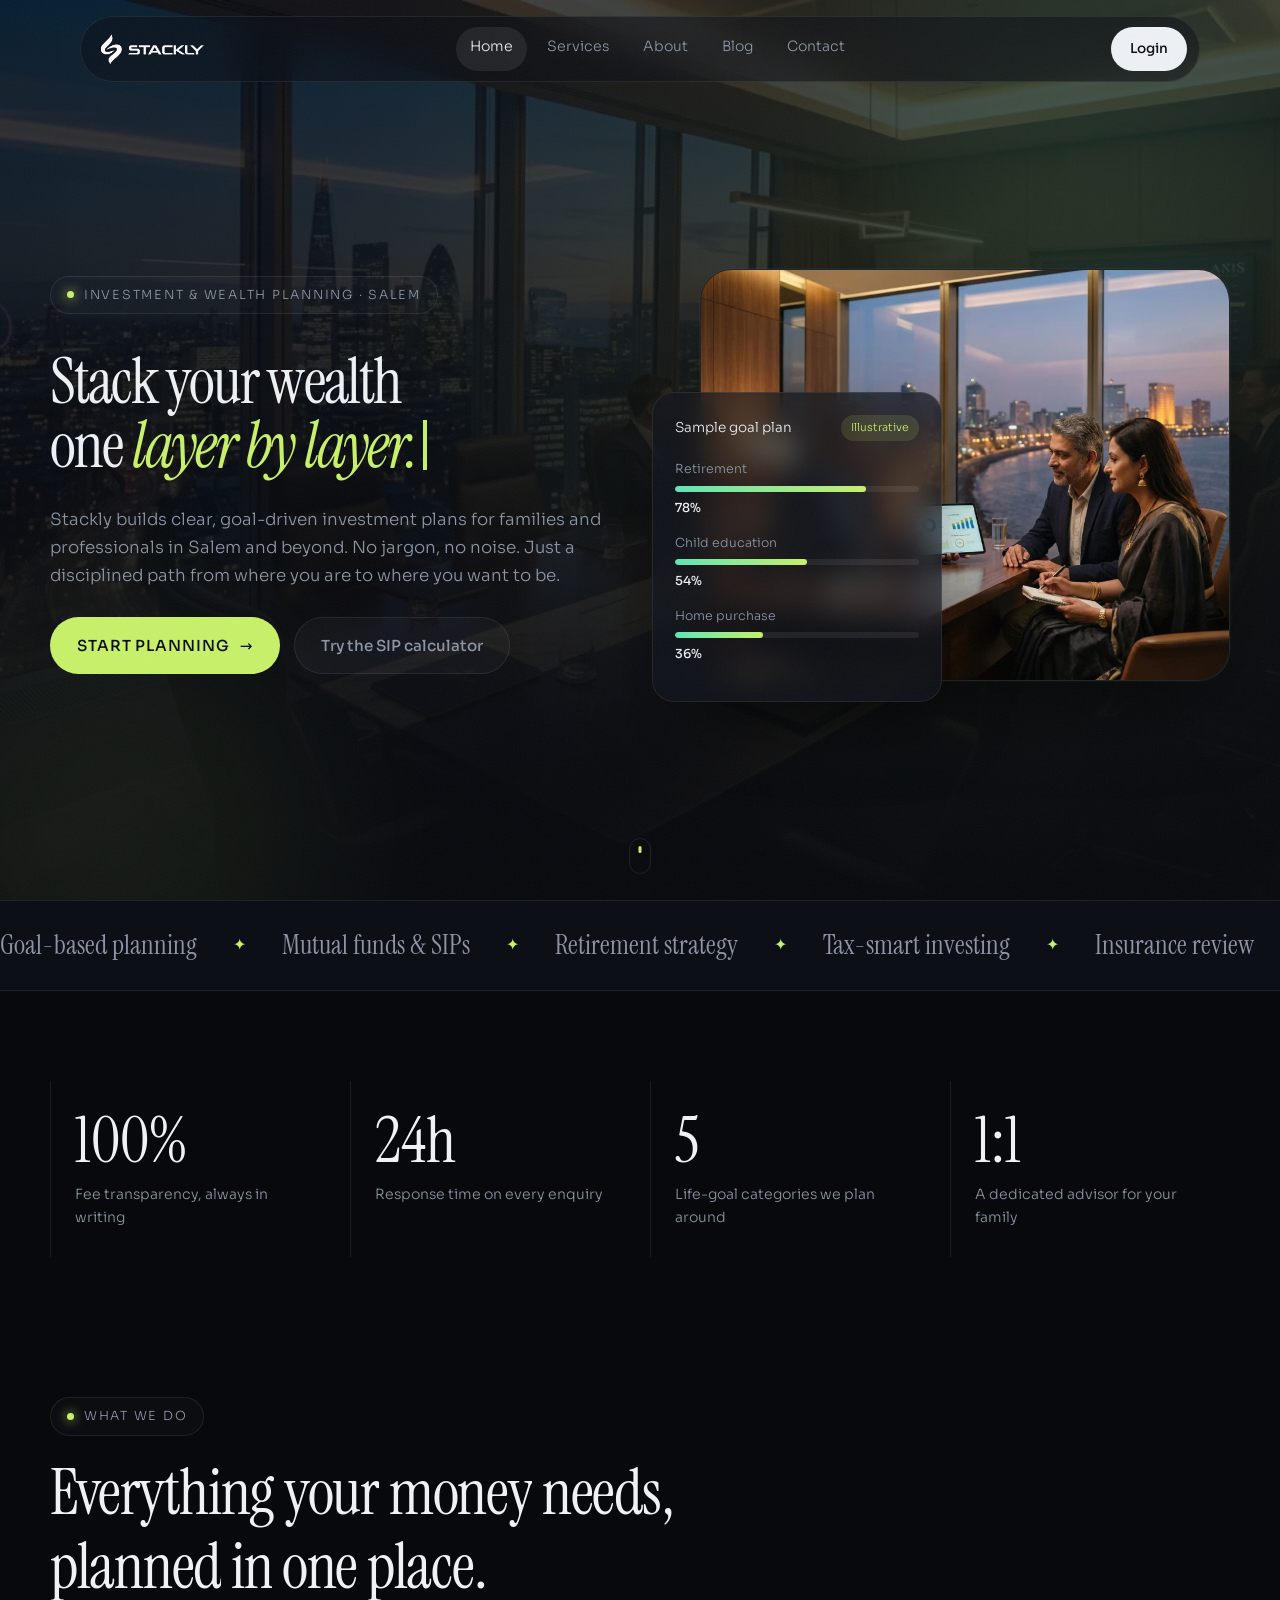
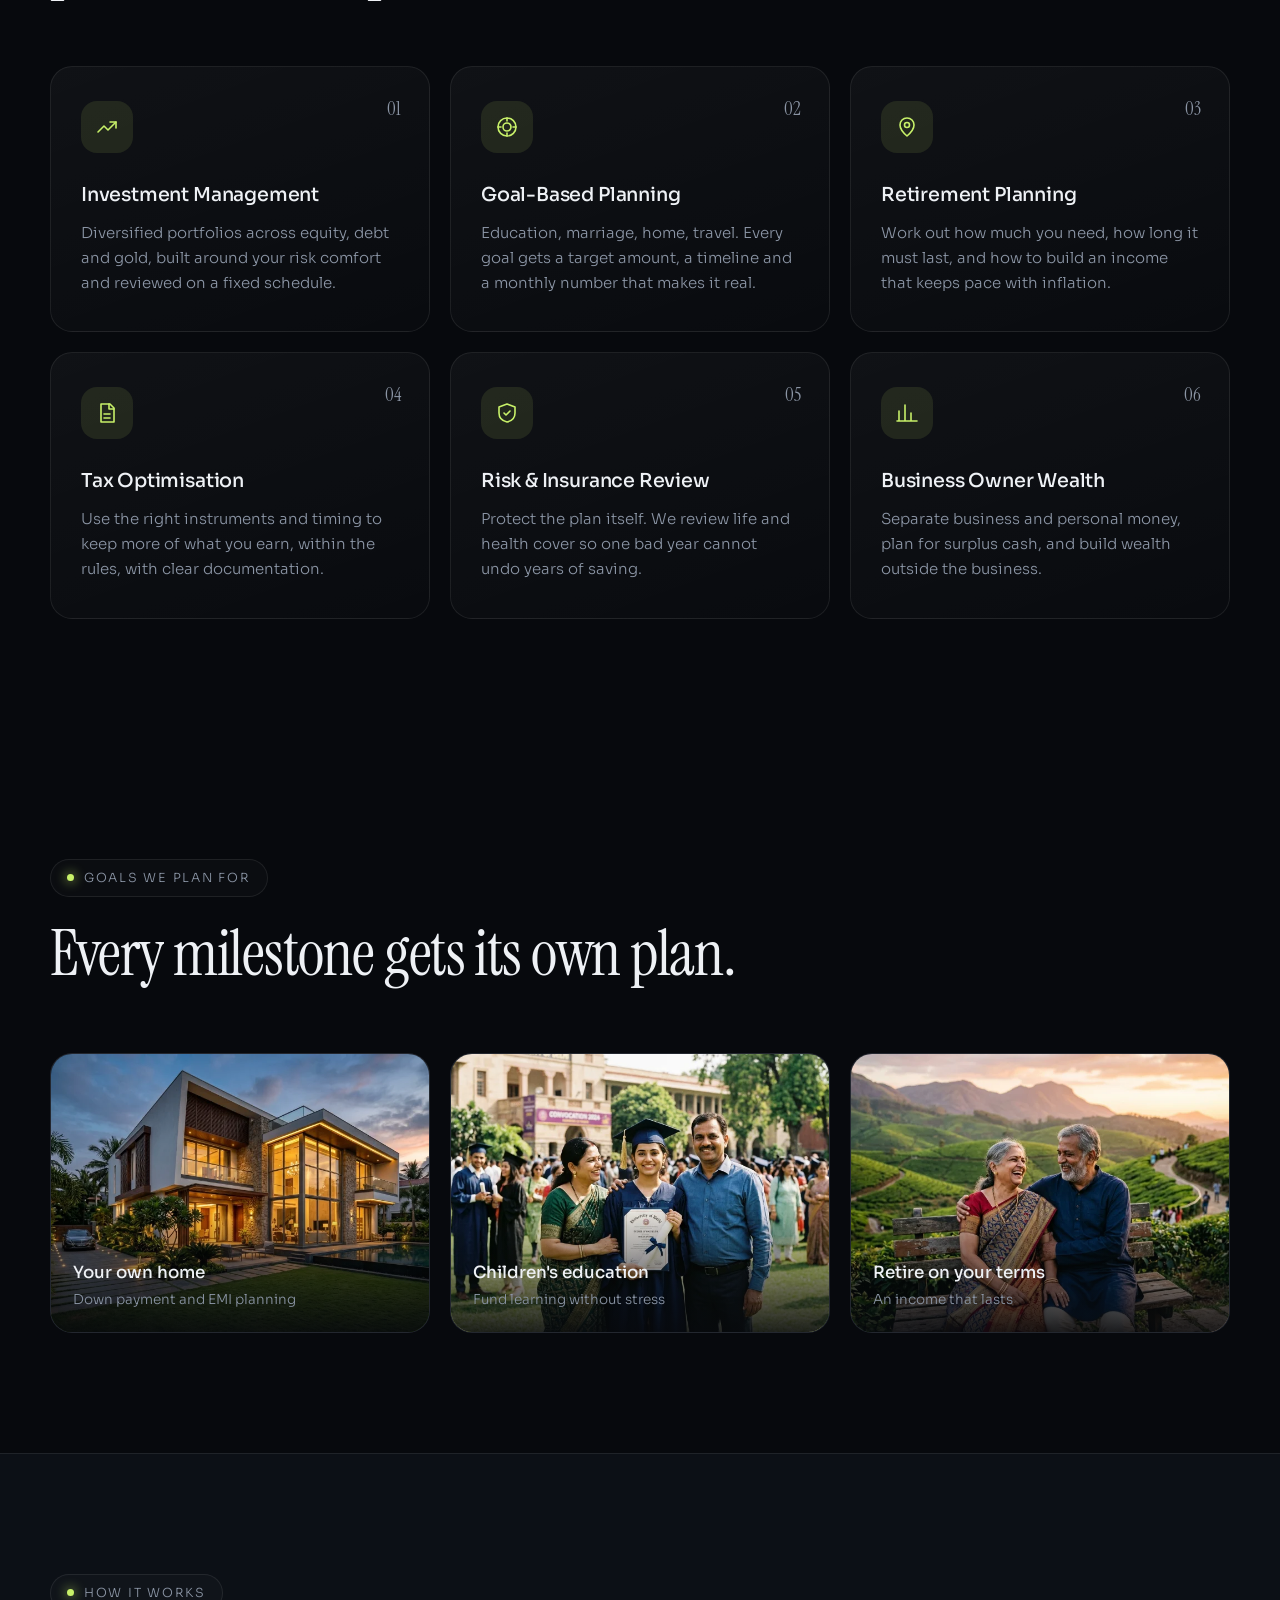
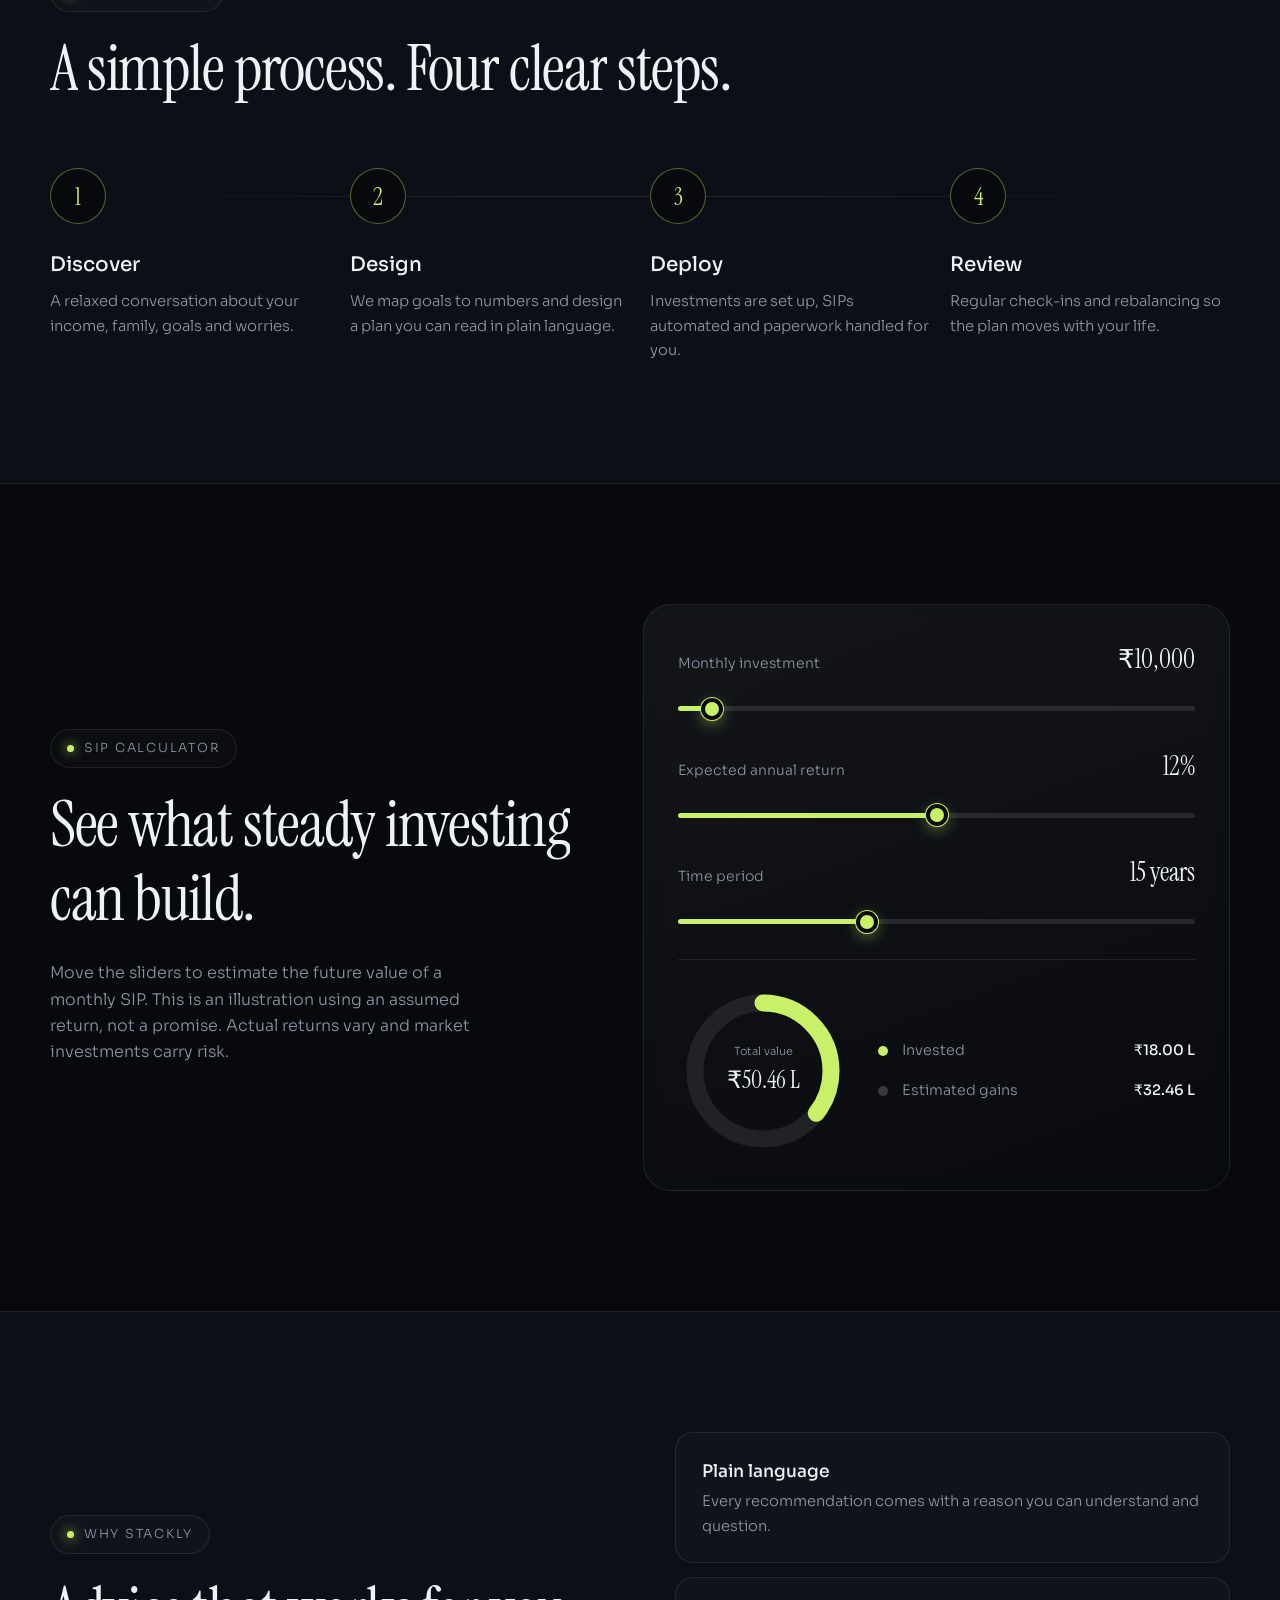
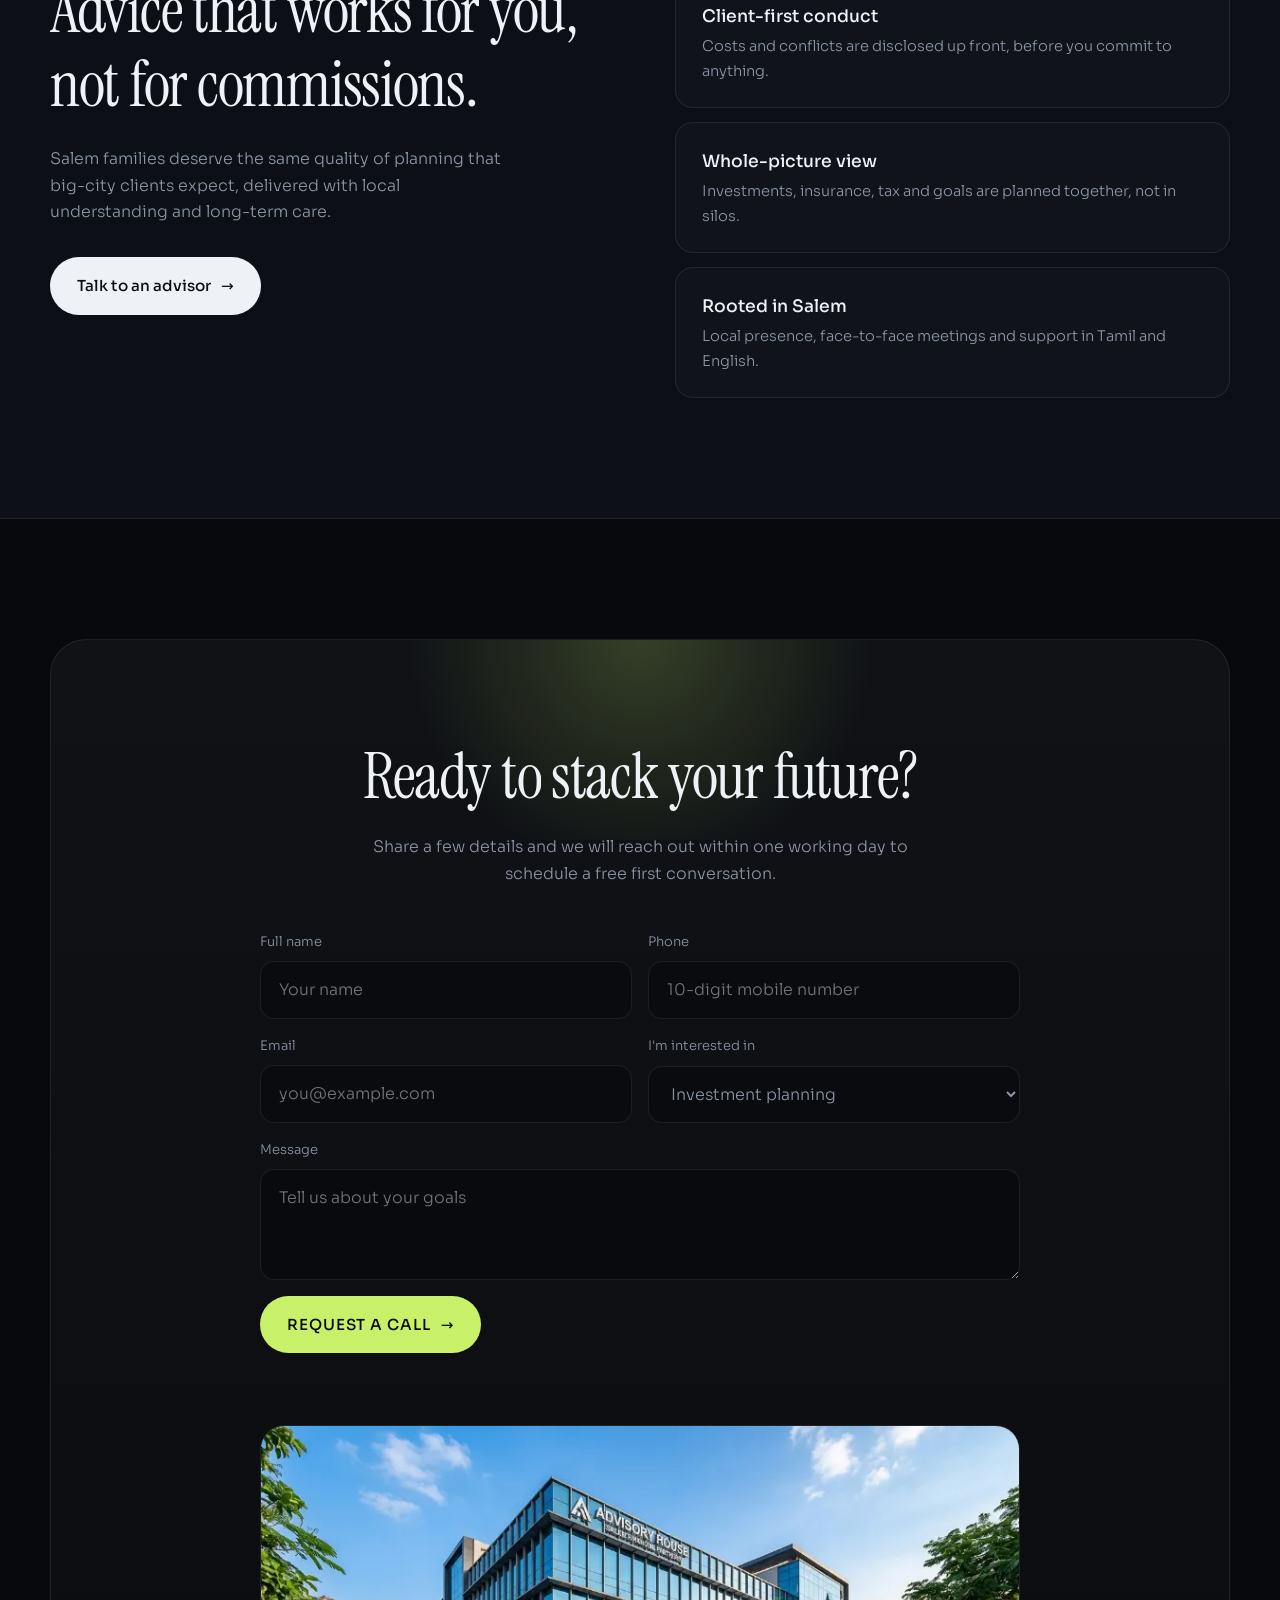
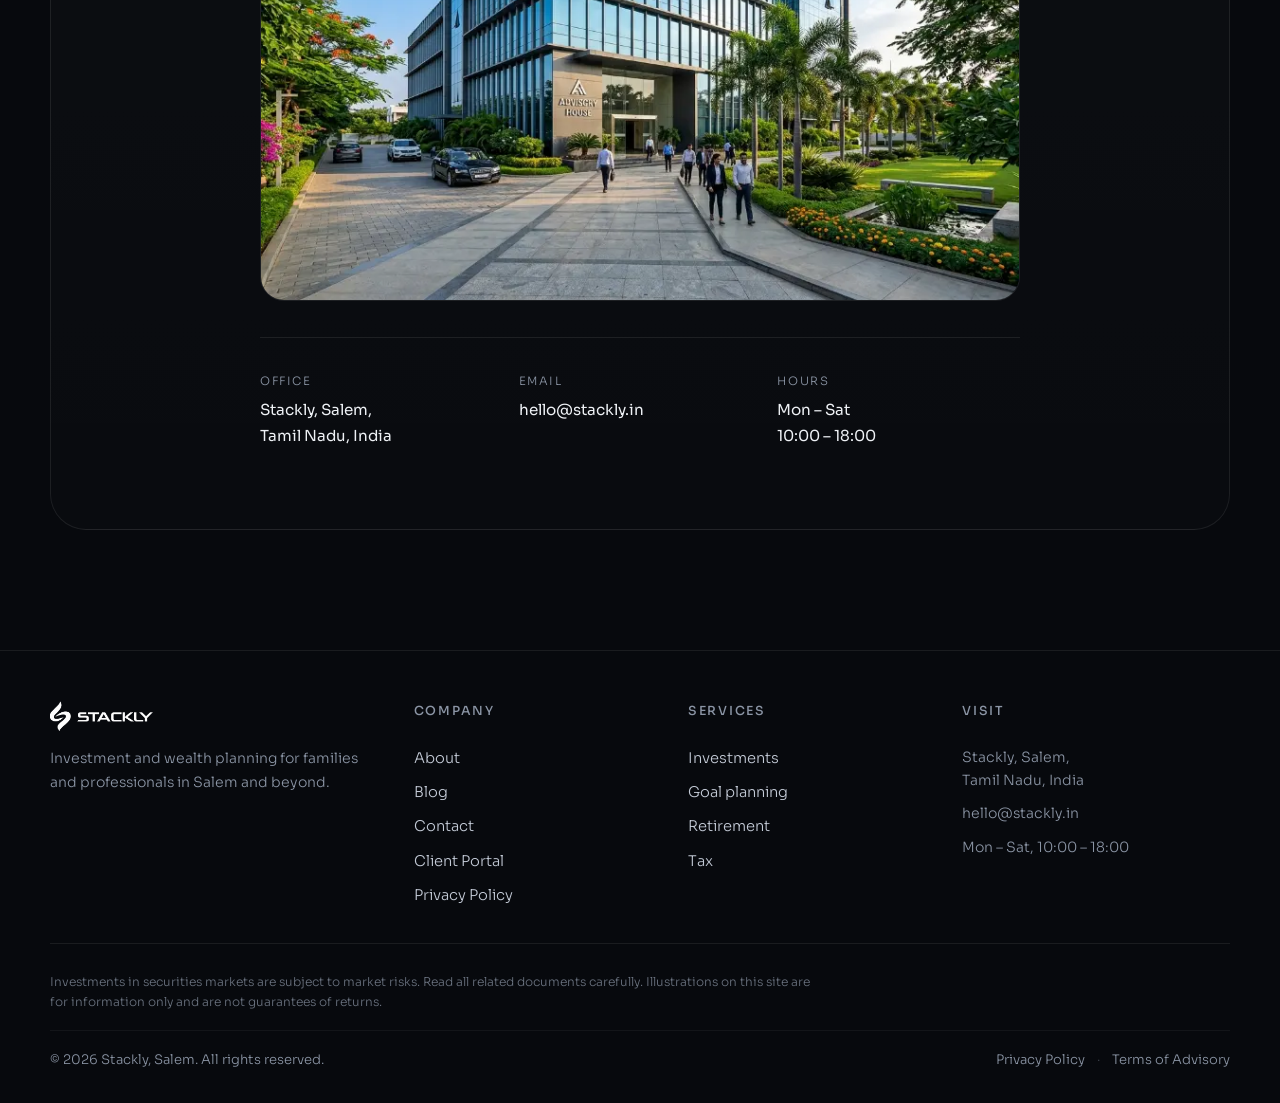
==== commit 2c79843b: "Add files via upload" ====
--- a/index.html
+++ b/index.html
@@ -26,6 +26,7 @@
     <a href="about.html">About</a>
     <a href="blog.html">Blog</a>
     <a href="contact.html">Contact</a>
+    <a href="login.html" class="nav-mobile-login">Login to Portal <span class="arrow">→</span></a>
   </nav>
   <a href="login.html" class="btn btn-sm btn-light nav-cta">Login</a>
   <button class="burger" id="burger" aria-label="Menu"><span></span><span></span></button>
@@ -318,14 +319,25 @@
         <a href="index.html" class="logo" aria-label="Stackly home"><img src="assets/stackly-logo.webp" alt="Stackly" class="logo-img" /></a>
         <p>Investment and wealth planning for families and professionals in Salem and beyond.</p>
       </div>
-      <div><h4>Company</h4><a href="about.html">About</a><a href="blog.html">Blog</a><a href="contact.html">Contact</a><a href="login.html">Client Portal</a></div>
+      <div><h4>Company</h4><a href="about.html">About</a><a href="blog.html">Blog</a><a href="contact.html">Contact</a><a href="login.html">Client Portal</a><a href="privacy.html">Privacy Policy</a></div>
       <div><h4>Services</h4><a href="services.html#investment">Investments</a><a href="services.html#goals">Goal planning</a><a href="services.html#retirement">Retirement</a><a href="services.html#tax">Tax</a></div>
       <div><h4>Visit</h4><p>Stackly, Salem,<br />Tamil Nadu, India</p><p>hello@stackly.in</p><p>Mon – Sat, 10:00 – 18:00</p></div>
     </div>
     <p class="disc">Investments in securities markets are subject to market risks. Read all related documents carefully. Illustrations on this site are for information only and are not guarantees of returns.</p>
-    <p class="copy">© <span id="yr">2026</span> Stackly, Salem. All rights reserved.</p>
+    <div class="foot-bottom">
+      <p class="copy">© <span id="yr">2026</span> Stackly, Salem. All rights reserved.</p>
+      <div class="foot-legal">
+        <a href="privacy.html">Privacy Policy</a>
+        <span class="sep">·</span>
+        <a href="privacy.html#terms">Terms of Advisory</a>
+      </div>
+    </div>
   </div>
 </footer>
+
+<button class="scroll-top" id="scrollTop" aria-label="Scroll to top" title="Scroll to top">
+  <svg viewBox="0 0 24 24" fill="none" stroke="currentColor" stroke-linecap="round" stroke-linejoin="round"><path d="M12 19V5M5 12l7-7 7 7"/></svg>
+</button>
 
 <script src="script.js"></script>
 </body>
--- a/styles.css
+++ b/styles.css
@@ -254,7 +254,7 @@
 }
 @media (max-width:820px){
   .burger{display:block}
-  .nav-cta{display:none}
+  .nav-cta{display:inline-flex;padding:7px 14px;font-size:.82rem;margin-left:auto;margin-right:6px}
   .nav-links{position:absolute;top:calc(100% + 10px);left:0;right:0;flex-direction:column;padding:14px;border-radius:24px;border:1px solid var(--line);background:rgba(10,13,18,.96);backdrop-filter:blur(16px);opacity:0;pointer-events:none;transform:translateY(-10px);transition:.3s}
   .nav-links.open{opacity:1;pointer-events:auto;transform:none}
   .nav-links a{padding:14px 16px;font-size:1rem}
@@ -516,7 +516,13 @@
 .post{display:flex;flex-direction:column;border:1px solid var(--line);border-radius:22px;overflow:hidden;background:linear-gradient(160deg,rgba(255,255,255,.04),rgba(255,255,255,.01));transition:border-color .4s,transform .5s var(--ease)}
 .post:hover{border-color:rgba(200,241,105,.35);transform:translateY(-4px)}
 .post img{width:100%;aspect-ratio:3/2;object-fit:cover}
-.post-body{padding:22px 22px 26px;display:grid;gap:10px;align-content:start}
+.post-body{padding:22px 22px 26px;display:flex;flex-direction:column;gap:10px;align-content:start;flex:1}
+.post-body p{margin-bottom:auto}
+.post-meta-row{display:flex;align-items:center;justify-content:space-between;gap:12px;margin-top:14px;padding-top:14px;border-top:1px solid rgba(255,255,255,.06)}
+.btn-read-more{display:inline-flex;align-items:center;gap:8px;padding:7px 16px;border-radius:999px;font-size:.82rem;font-weight:500;color:var(--accent);background:rgba(200,241,105,.08);border:1px solid rgba(200,241,105,.25);width:fit-content;text-decoration:none;transition:all .25s var(--ease)}
+.btn-read-more:hover{background:var(--accent);color:#0a0d08;border-color:var(--accent);transform:translateX(3px);box-shadow:0 6px 18px -4px rgba(200,241,105,.45)}
+.btn-read-more .arrow{transition:transform .25s var(--ease)}
+.btn-read-more:hover .arrow{transform:translateX(3px)}
 .post h3{font-weight:500;font-size:1.12rem;line-height:1.35;letter-spacing:-.01em}
 .post p{color:var(--muted);font-size:.92rem}
 .empty{text-align:center;color:var(--muted);padding:56px 0}
@@ -591,7 +597,29 @@
 .foot-grid a:not(.logo){font-size:.92rem;color:#c3cad6;transition:color .25s;width:fit-content}
 .foot-grid a:not(.logo):hover{color:var(--accent)}
 .footer .disc{font-size:.76rem;color:var(--muted);opacity:.75;max-width:760px}
-.footer .copy{font-size:.82rem;color:var(--muted);margin-top:12px}
+.footer .copy{font-size:.82rem;color:var(--muted);margin-top:0}
+.foot-bottom{display:flex;flex-wrap:wrap;justify-content:space-between;align-items:center;gap:12px;margin-top:18px;padding-top:18px;border-top:1px solid rgba(255,255,255,.05)}
+.foot-legal{display:flex;align-items:center;gap:12px;font-size:.82rem;color:var(--muted)}
+.foot-legal a{color:var(--muted);transition:color .25s}
+.foot-legal a:hover{color:var(--accent);text-decoration:underline}
+.foot-legal .sep{opacity:.4}
+
+/* scroll to top */
+.scroll-top{
+  position:fixed;bottom:28px;right:28px;width:46px;height:46px;border-radius:50%;
+  border:1px solid var(--line);background:rgba(16,21,29,.88);backdrop-filter:blur(14px);-webkit-backdrop-filter:blur(14px);
+  color:var(--accent);display:flex;align-items:center;justify-content:center;cursor:pointer;z-index:85;
+  opacity:0;visibility:hidden;pointer-events:none;transform:translateY(12px) scale(.9);
+  transition:opacity .3s var(--ease),transform .3s var(--ease),background .25s,border-color .25s,box-shadow .25s,color .25s;
+  box-shadow:0 10px 25px rgba(0,0,0,.45);
+}
+.scroll-top svg{width:20px;height:20px;stroke:currentColor;stroke-width:2.2;transition:transform .25s var(--ease)}
+.scroll-top.visible{opacity:1;visibility:visible;pointer-events:auto;transform:translateY(0) scale(1)}
+.scroll-top:hover{background:rgba(200,241,105,.15);border-color:var(--accent);color:#ffffff;transform:translateY(-3px) scale(1.05);box-shadow:0 14px 30px -4px rgba(200,241,105,.45)}
+.scroll-top:hover svg{transform:translateY(-2px)}
+
+/* nav mobile login default */
+.nav-mobile-login{display:none}
 
 /* responsive */
 @media (max-width:1080px){
@@ -609,7 +637,25 @@
   .burger{display:block}
   .nav-links{display:none;position:absolute;top:calc(100% + 12px);left:0;right:0;background:rgba(12,16,22,.96);backdrop-filter:blur(20px);-webkit-backdrop-filter:blur(20px);border:1px solid var(--line);border-radius:20px;padding:16px;flex-direction:column;gap:6px;box-shadow:0 20px 40px rgba(0,0,0,.6)}
   .nav-links.open{display:flex}
-  .nav-cta{padding:8px 14px;font-size:.82rem}
+  .nav-cta{display:inline-flex;padding:7px 14px;font-size:.82rem;margin-left:auto;margin-right:6px}
+  .nav-mobile-login{display:flex!important;align-items:center;justify-content:center;gap:8px;margin-top:10px;padding:12px 20px!important;border-radius:999px;background:var(--text)!important;color:#0a0d12!important;font-weight:500;font-size:.95rem!important;text-align:center;box-shadow:0 4px 14px rgba(0,0,0,.3)}
+  .nav-mobile-login:hover{background:var(--accent)!important;color:#0a0d08!important}
+  
+  /* Hero section strictly left-aligned on mobile */
+  .hero-inner, .hero-copy{
+    display:flex!important;flex-direction:column!important;
+    align-items:flex-start!important;justify-content:flex-start!important;
+    text-align:left!important;width:100%!important;
+  }
+  .hero-title, .hero-title .line, .hero-sub, .hero-copy .eyebrow, .hero-actions{
+    text-align:left!important;align-self:flex-start!important;justify-content:flex-start!important;
+    margin-left:0!important;margin-right:auto!important;
+  }
+  .hero-title .line{display:block!important;text-align:left!important;width:100%!important}
+  .page-hero, .page-hero .container, .page-hero .crumbs, .page-hero .eyebrow, .page-hero .page-title, .page-hero .page-sub{
+    text-align:left!important;align-items:flex-start!important;margin-left:0!important;
+  }
+  
   .svc,.split,.feature{grid-template-columns:1fr}
   .svc:nth-child(even) .svc-media,.split.reverse .split-media{order:0}
   .feature>img{min-height:0;aspect-ratio:3/2}
@@ -629,6 +675,8 @@
   .alloc,.plan,.pillar{padding:26px 22px}
   .faq summary{padding:18px 18px}.faq .ans{padding:0 18px 20px}
   .cta-actions .btn{width:100%}
+  .scroll-top{bottom:max(20px,env(safe-area-inset-bottom,20px));right:18px;width:42px;height:42px}
+  .foot-bottom{flex-direction:column;align-items:flex-start;gap:8px}
 }
 @media (max-width:380px){.foot-grid{grid-template-columns:1fr}}
 @media (hover:none){.post:hover,.svc:hover .svc-media img{transform:none}}
